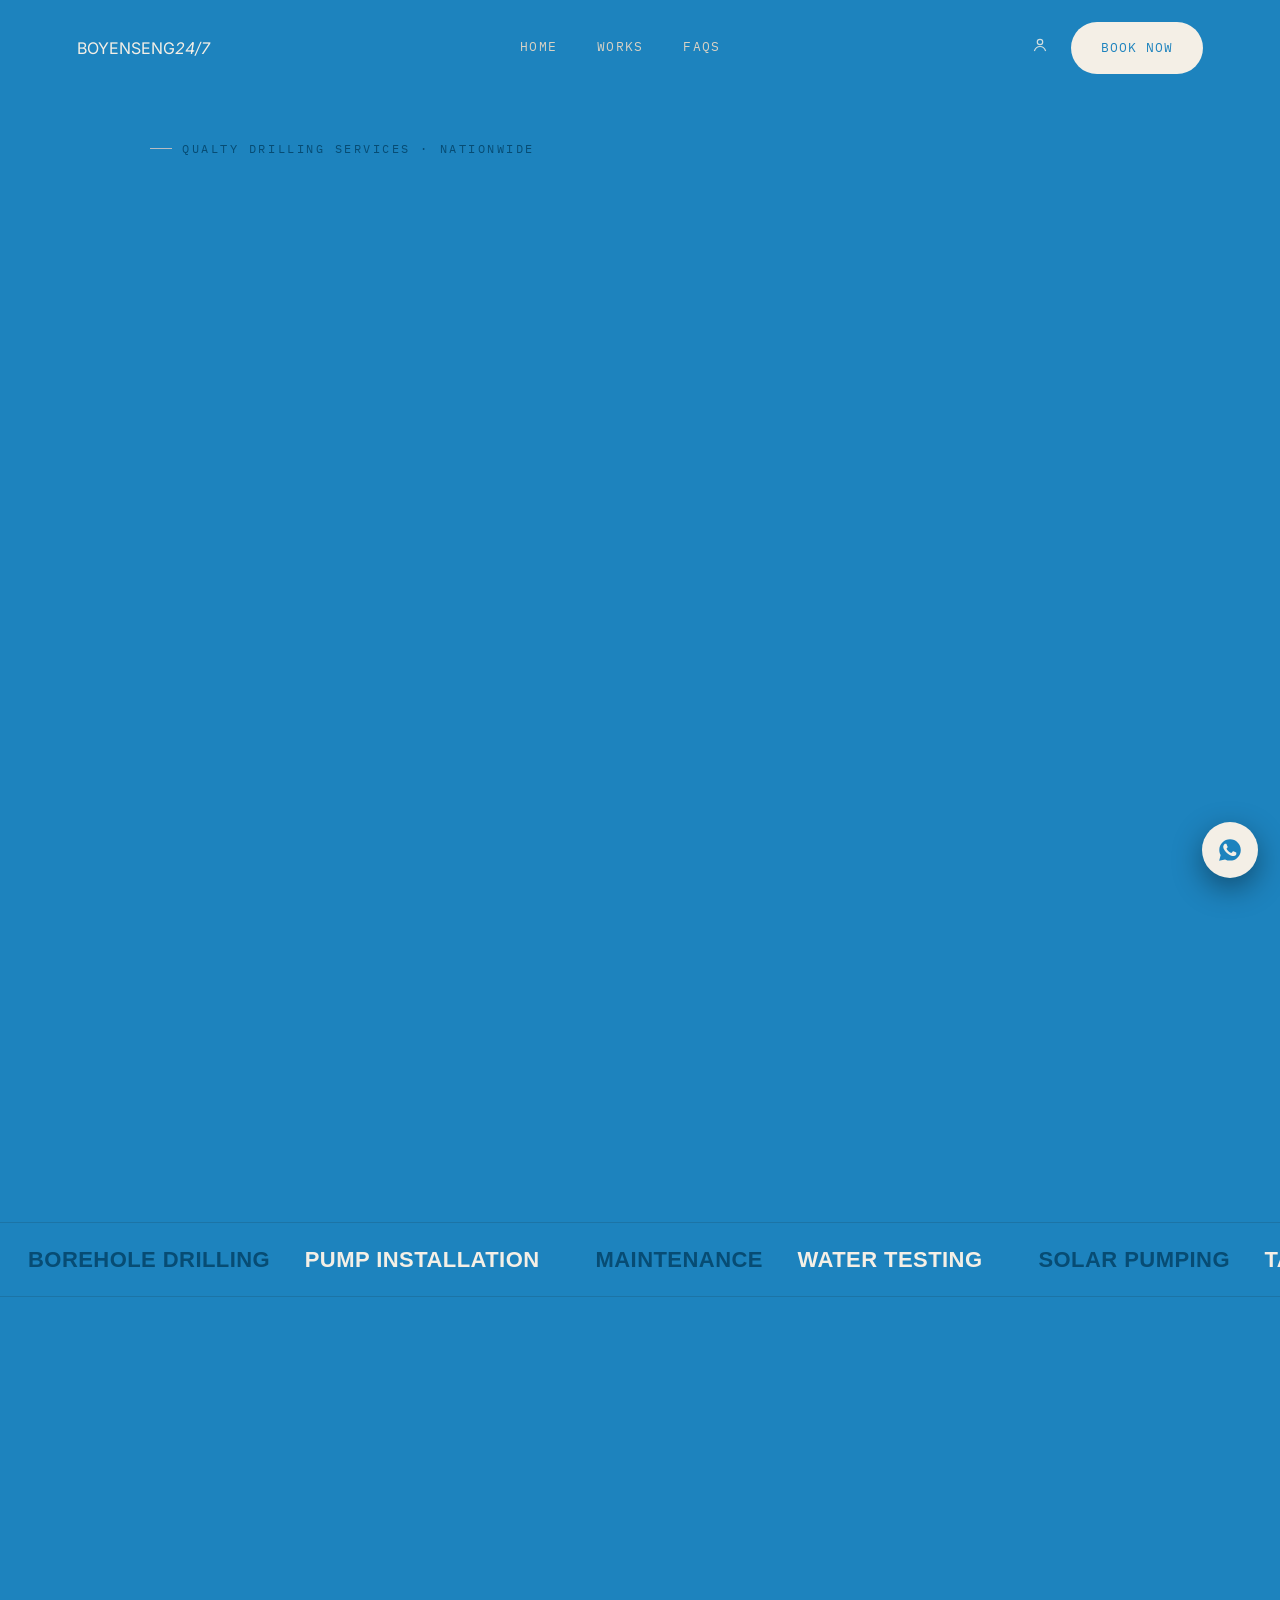
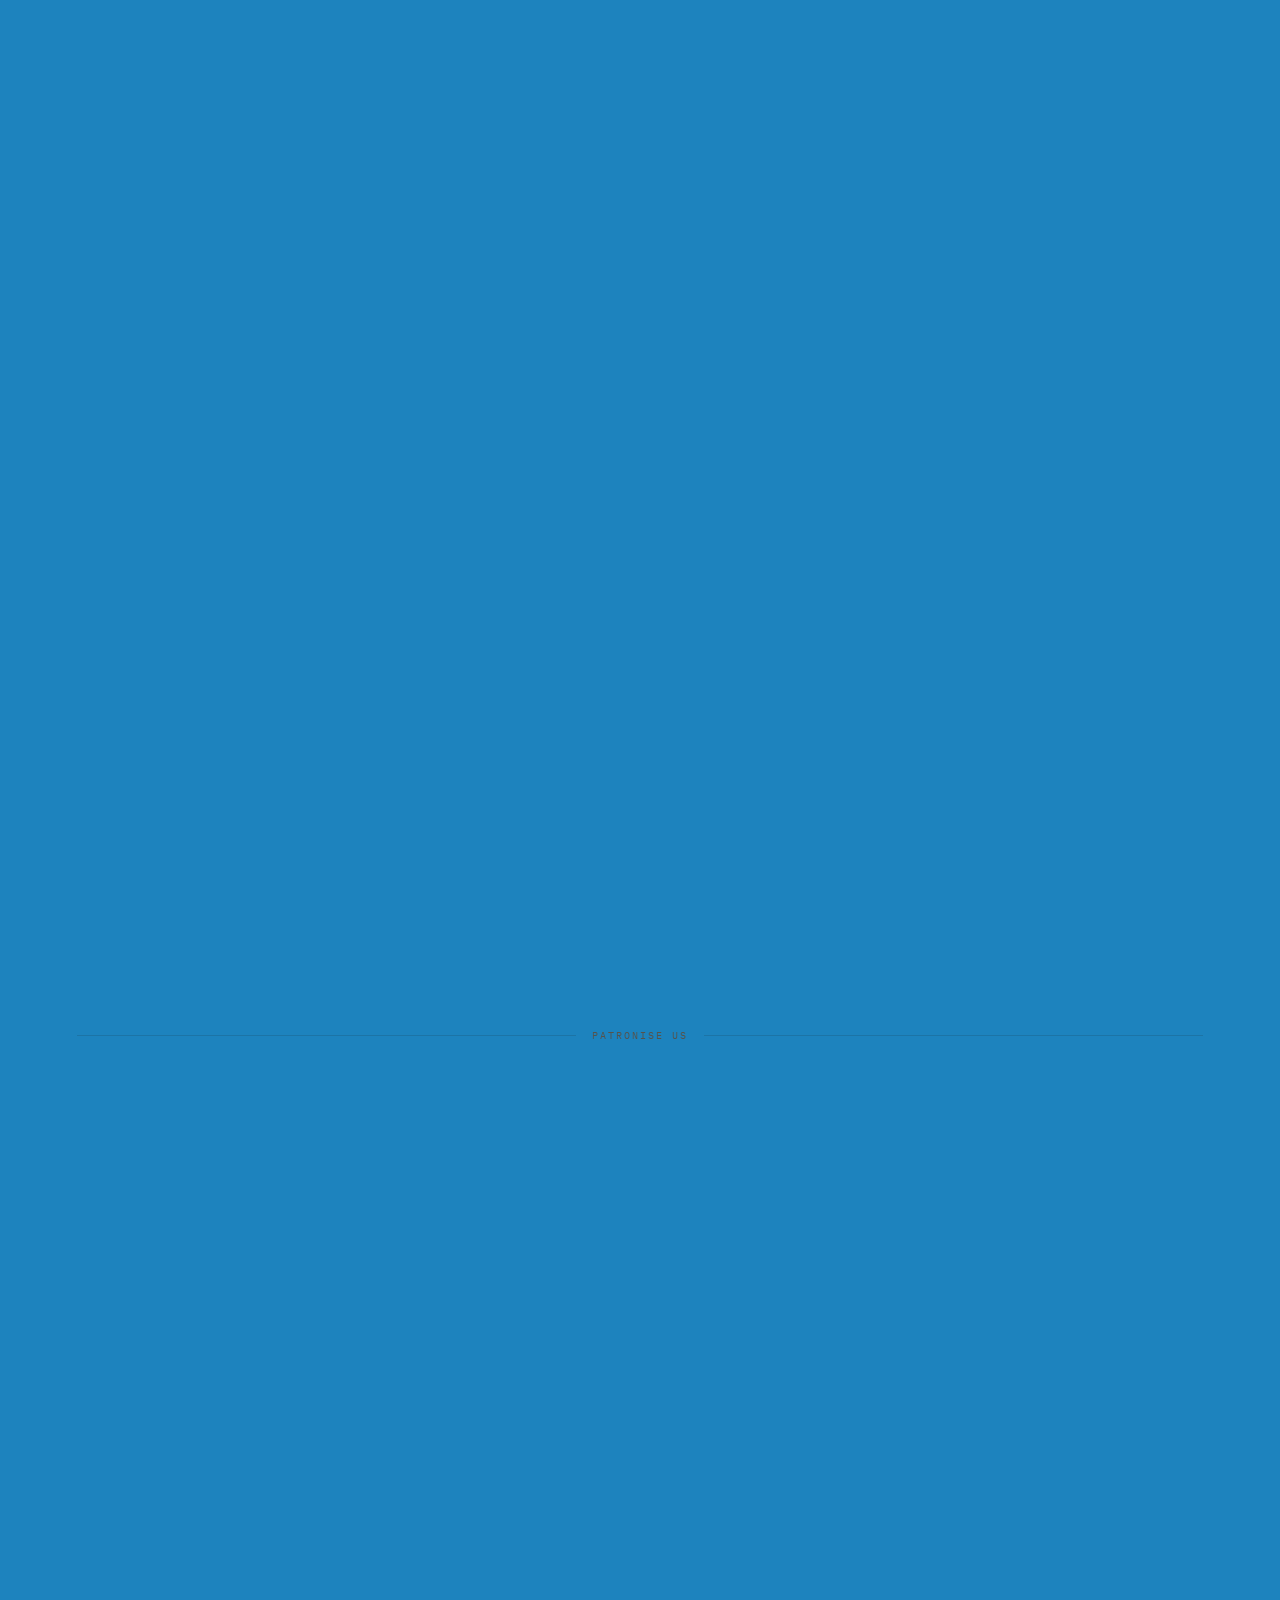
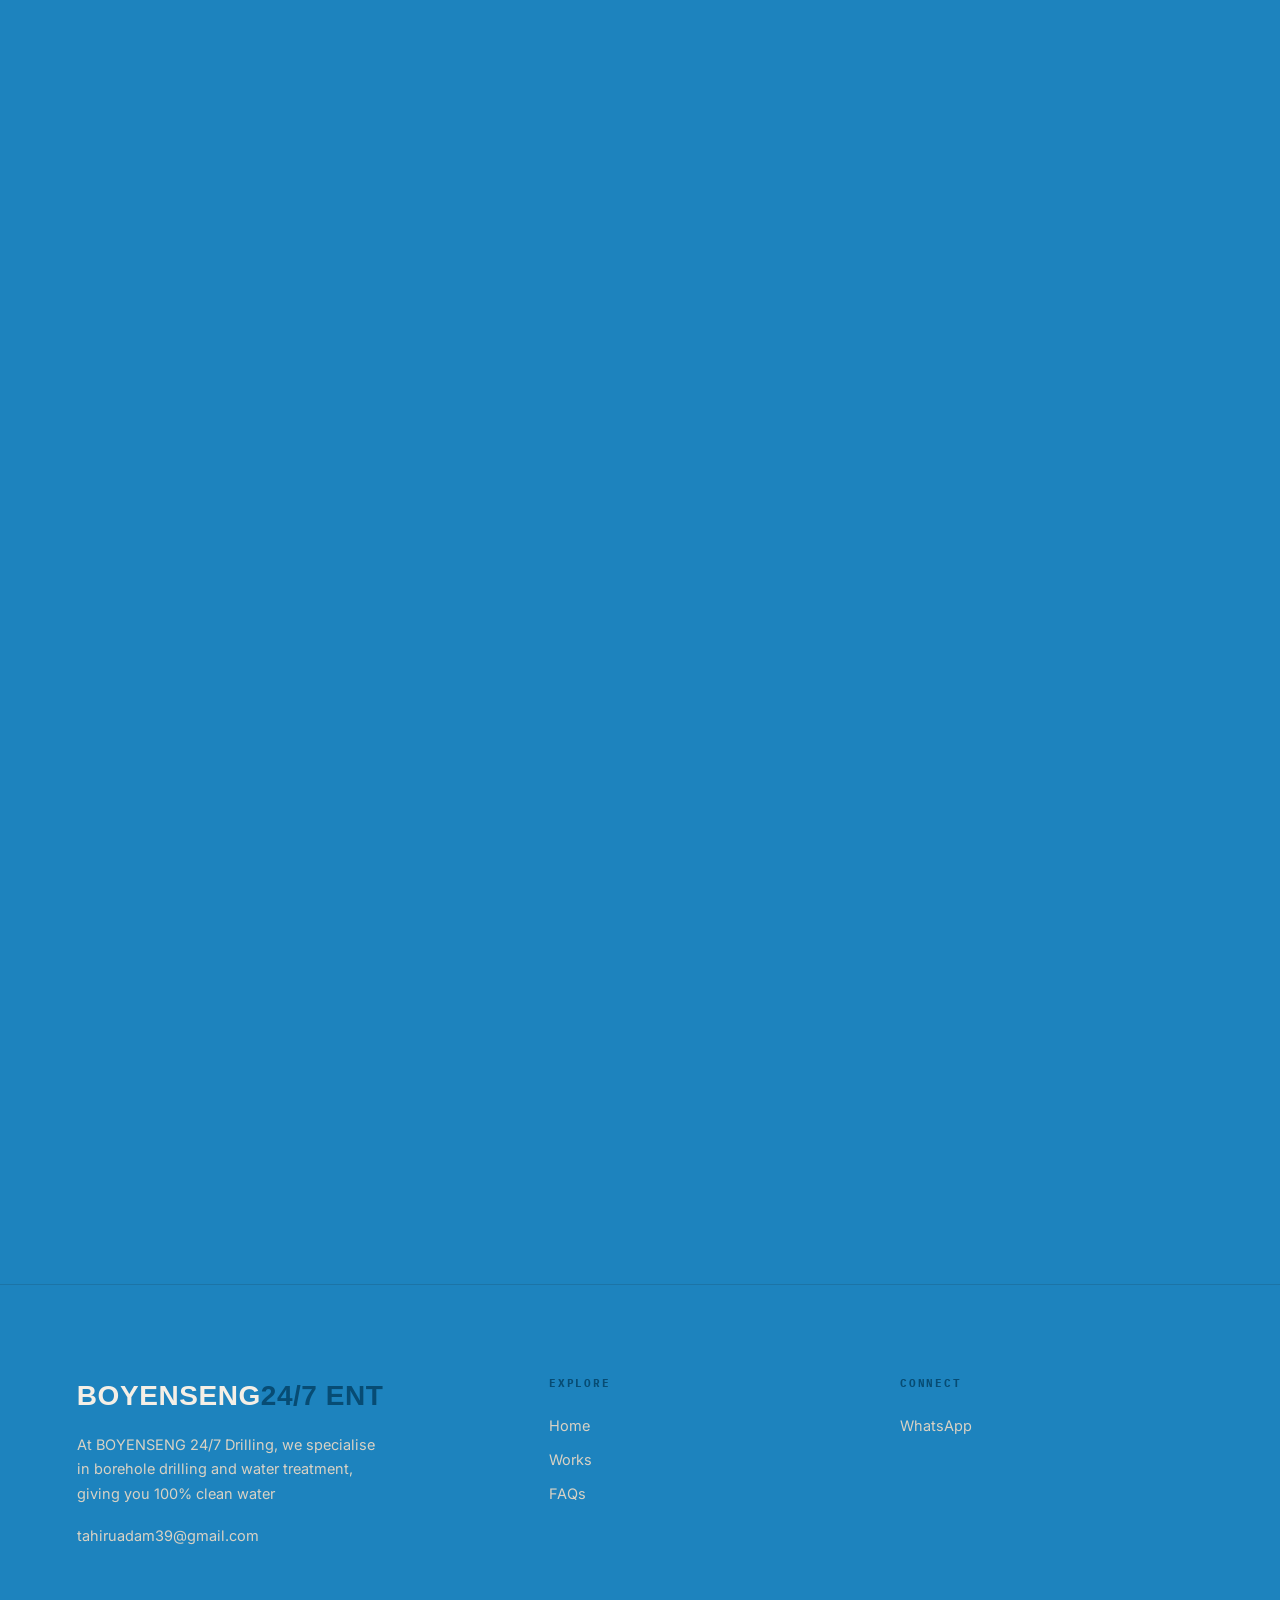
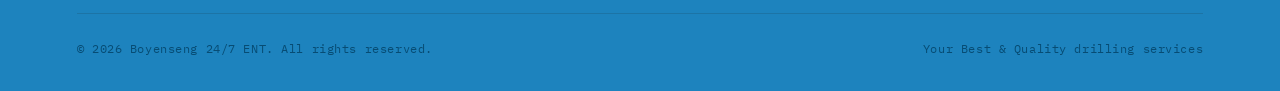
==== index.html @ 93eec55f "Update index.html" ====
<!DOCTYPE html>
<html lang="en">
<head>
<meta charset="UTF-8">
<meta name="viewport" content="width=device-width, initial-scale=1.0">
<title>BOYENSENG 24/7</title>
<meta name="description" content="Boyenka 24/7 is a Water Drilling Company. Provides Quality, affordable and dependable Services">

<link rel="preconnect" href="https://fonts.googleapis.com">
<link rel="preconnect" href="https://fonts.gstatic.com" crossorigin>
<link href="https://fonts.googleapis.com/css2?family=Archivo+Expanded:wght@700;800&family=Inter:wght@400;500;600&family=IBM+Plex+Mono:wght@400;500&display=swap" rel="stylesheet">
<link rel="icon" href="data:image/svg+xml,%3Csvg xmlns='http://www.w3.org/2000/svg' viewBox='0 0 24 24'%3E%3Crect width='24' height='24' rx='6' fill='%231d83be'/%3E%3Cpath d='M12 4c-3 5-6 8.2-6 11.4A6 6 0 0 0 12 21a6 6 0 0 0 6-5.6C18 12.2 15 9 12 4z' fill='%23f4efe6'/%3E%3C/svg%3E">
<link rel="stylesheet" href="style.css">
<script src="https://kit.fontawesome.com/82b2254816.js" crossorigin="anonymous"></script>
</head>
<body>

<!-- ==========================================================================
     SECTION 1 — NAVIGATION
     ========================================================================== -->
<header id="siteHeader">
  <div class="wrap nav-row">
    <a href="Boyenka.html" class="logoLink">BOYENSENG<em>24/7</em><i class="fa-solid fa-droplet"></i></a>

    <nav class="nav-links">
      <a href="#top">Home</a>
      <a href="#works">Works</a>
      <a href="#faqs">FAQs</a>
    </nav>

    <div class="nav-right">
       <a class="icon-btn" href="login.html" aria-label="Login">
        <svg viewBox="0 0 24 24" fill="none" stroke="currentColor" stroke-width="1.6"><circle cx="12" cy="8" r="3.6"/><path d="M4.5 20c1.4-4 4.2-6 7.5-6s6.1 2 7.5 6"/></svg>
      </a>
      <a class="btn btn-primary nav-cta" id="waHero" href="#" target="_blank" rel="noopener">Book Now</a>
      <button class="burger" id="burgerBtn" aria-label="Open menu">
        <span></span><span></span><span></span>
      </button>
    </div>
  </div>
</header>

<div class="mobile-menu" id="mobileMenu">
  <a href="#top" class="mm-link">Home</a>
  <a href="#works" class="mm-link">Works</a>
  <a href="#faqs" class="mm-link">FAQs</a>
  <div class="mm-foot">
    <span>Instagram</span>
    <span>WhatsApp</span>
  </div>
</div>

<main id="top">

<!-- ==========================================================================
     SECTION 2 — HERO
     ========================================================================== -->
<section class="hero" id="heroSection">
  <div class="drill-rings" id="heroRings">
    <svg viewBox="0 0 1400 900" preserveAspectRatio="xMidYMid slice">
      <circle class="draw" cx="1180" cy="180" r="90"/>
      <circle class="draw" cx="1180" cy="180" r="150"/>
      <circle class="draw" cx="1180" cy="180" r="210"/>
      <circle class="draw" cx="1180" cy="180" r="270"/>
      <circle class="draw" cx="1180" cy="180" r="330"/>
    </svg>
  </div>

  <div class="wrap hero-top">
    <p class="eyebrow">Qualty Drilling Services &middot; Nationwide</p>
    <h1>
      <span class="line"><span>Contact Us,</span></span>
      <span class="line"><span>Sit back for Quality Services.</span></span>
    </h1>
  </div>

  <div class="wrap hero-grid">
    <div class="hero-copy reveal">
      <p>Finding a reliable borehole contractor is a high-stakes decision. A borehole is a generational investment, not a weekly purchase. So, the most critical question for a customer isn't "Who is cheapest?" but "Who can I trust with my money?" That's where Boyenseng 24/7 comes in. We are the platform that answers that question with transparency, security, and a commitment to a relationship that lasts far beyond the last drill rotation</p>
      <a class="btn btn-primary" id="waHeroBtn" href="#" target="_blank" rel="noopener">Book Now</a>
    </div>
    <div class="hero-visual reveal-scale">
		<img src="https://res.cloudinary.com/n0urpnvw/image/upload/v1788096883/WhatsApp_Image_2026-08-25_at_2.31.32_PM_1.webp" alt="Borehole drilling equipment">																																																																																																																																																																																																																			    <span class="tag">B.01 &middot; 150m Depth</span>
    </div>
  </div>
</section>

<div class="marquee">
  <div class="marquee-track">
    <span>Borehole drilling <em>Pump installation</em></span>
    <span>Maintenance <em>Water testing</em></span>
    <span>Solar pumping <em>Tank installation</em></span>
    <span>Borehole drilling <em>Pump installation</em></span>
    <span>Maintenance <em>Water testing</em></span>
    <span>Solar pumping <em>Tank installation</em></span>
  </div>
</div>

<!-- ==========================================================================
     SECTION 3 — PORTFOLIO / WORKS
     ========================================================================== -->
<section id="works">
  <div class="wrap">
    <div class="sec-head reveal">
      <div>
        <p class="eyebrow">Custom Borehole Drilling &middot; Our Portfolio</p>
        <h2>Depth <br> We've
Reached</h2>
      </div>
      <p class="sec-note"></p>
    </div>

    <div class="works-grid">
      <div class="work-item tall reveal">
        <img src="https://res.cloudinary.com/n0urpnvw/image/upload/v1788275306/drill.jpg" alt="Borehole drilling site">
        <div class="overlay"><span class="idx">B.01 &middot; Project 1</span><span class="title">Maintenance</span></div>
      </div>
      <div class="work-item small reveal">
        <img src="https://res.cloudinary.com/n0urpnvw/image/upload/v1788275476/drill_2.jpg" alt="Water drilling equipment in stock">
        <div class="overlay"><span class="idx">B.02 &middot; Project 2</span><span class="title">Borehole</span></div>
      </div>
      <div class="work-item small reveal">
        <img src="https://res.cloudinary.com/n0urpnvw/image/upload/v1788275477/drill_3.jpg" alt="Borehole pipes ready for installation">
        <div class="overlay"><span class="idx">B.03 &middot; Project 3</span><span class="title">Drilling</span></div>
      </div>
      </div>
    </div>
</section>

<div class="wrap"><div class="divider"><span>Patronise Us</span></div></div>

<!-- ==========================================================================
     SECTION 4 — CUSTOM ORDER CTA
     ========================================================================== -->
<section>
  <div class="cta-section reveal">
    <div class="cta-inner">
      <p class="eyebrow">Start A Project</p>
      <h2>Gear Up.
        <br>Drill Smart.</h2>
      <p>Pumps, casing, solar kits and spares — everything you need for the job, in one place.</p>
      <a class="btn btn-primary" id="waCtaBtn" href="#" target="_blank" rel="noopener">Shop Now<i class="fa-solid fa-cart-shopping"></i></a>
    </div>
    <div class="collage">
      <img class="off" src="https://res.cloudinary.com/n0urpnvw/image/upload/f_auto,q_auto/WhatsApp_Image_2026-08-25_at_2.31.49_PM_1" alt="Pump fitting equipment">
      <img class="off" src="https://res.cloudinary.com/n0urpnvw/image/upload/v1788096886/WhatsApp_Image_2026-08-25_at_2.31.49_PM_4.jpg" alt="Rope for borehole installation">
      <img src="https://res.cloudinary.com/n0urpnvw/image/upload/v1788096886/WhatsApp_Image_2026-08-25_at_2.31.49_PM_3.jpg" alt="Black pump cable coil">
      <img class="off" src="https://res.cloudinary.com/n0urpnvw/image/upload/v1788096886/WhatsApp_Image_2026-08-25_at_3.30.22_PM_1.jpg">
      <img src="https://res.cloudinary.com/n0urpnvw/image/upload/v1788096884/WhatsApp_Image_2026-08-25_at_3.28.10_PM.jpg" alt="Pump cables">
      <img class="off" src="https://res.cloudinary.com/n0urpnvw/image/upload/v1788096884/WhatsApp_Image_2026-08-25_at_2.31.48_PM.jpg" alt="Pump control box">
    </div>
  </div>
</section>

<!-- ==========================================================================
     SECTION 5 — CUSTOMER REVIEWS
     ========================================================================== -->
<section id="reviews">
  <div class="wrap">
    <div class="sec-head reveal">
      <div>
        <p class="eyebrow">Word Of Mouth</p>
        <h2>Straight From
      <br>
        the Source</h2>

    <div class="reviews-grid reveal">
      <div class="review-card">
        <span class="stars">★★★★★</span>
        <p class="quote">The digital record is a lifesaver. I don't have to keep papers. The app knows my depth, my pipe size, and my pump model. When the maintenance guy arrived, he already knew exactly what tools to bring.</p>
        <div class="who">
          <span class="avatar">DK</span>
          <div class="who-text">
            <span class="name">Simon</span>
            <span class="project">Customer 1</span>
          </div>
        </div>
      </div>
      <div class="review-card">
        <span class="stars">★★★★</span>
        <p class="quote">I’ll be honest, I was scared to pay a deposit online. But knowing that the platform held the money until we hit the drilling depth milestone gave me peace of mind. The driller didn't get paid until I confirmed the casing was done correctly</p>
        <div class="who">
          <span class="avatar">MR</span>
          <div class="who-text">
            <span class="name">Sule Abakari</span>
            <span class="project">Customer 2</span>
          </div>
        </div>
      </div>
      <div class="review-card">
        <span class="stars">★★★★★</span>
        <p class="quote">The 'Verified Driller' badge actually means something here. They sent a team that matched the equipment pictures shown on the app, and they even had their IDs checked before entering my property. Professional from start to finish.</p>
        <div class="who">
          <span class="avatar">TS</span>
          <div class="who-text">
            <span class="name">Mr. Yakubu.</span>
            <span class="project">Customer 3</span>
          </div>
        </div>
      </div>
    </div>
  </div>
</section>

<!-- ==========================================================================
     SECTION 6 — FAQ
     ========================================================================== -->
<section id="faqs">
  <div class="wrap">
    <div class="sec-head reveal">
      <div>
        <p class="eyebrow">Before You Reach Out</p>
        <h2>Questions we get<br>asked all the time</h2>
      </div>
    </div>
    <div class="faq-list reveal" id="faqList">
      <div class="faq-item open">
        <button class="faq-q">
          <span class="num">B.01</span>
          <span class="q-text">What is this platform, and what does it do?</span>
          <span class="plus">+</span>
        </button>
        <div class="faq-a"><div class="faq-a-inner">BOYENSENG 24/7 is a one-stop digital marketplace for all water-related services. It connects customers with verified drilling companies, pump installers, maintenance technicians, and other water solution providers. Instead of just being a "borehole app," it offers a complete ecosystem including drilling, pump installation, solar pumping, water testing, tank installation, farm irrigation setup, spare parts, insurance, and ongoing maintenance.
</div></div>
      </div>
      <div class="faq-item">
        <button class="faq-q">
          <span class="num">B.02</span>
          <span class="q-text">Why should I use this platform instead of finding a driller directly?</span>
          <span class="plus">+</span>
        </button>
        <div class="faq-a"><div class="faq-a-inner">
The biggest risk with borehole drilling is trust. Most people drill only once in their lifetime, so the key question is not "who is cheapest?" but "who can I trust with my money?" This platform solves that by:
<ol>
<li>Showing you only verified contractors with proven track records.</li>
<li>Providing transparent profiles with experience, success rates, customer reviews, photos, and videos.</li>
<li>Holding your payment securely and releasing it in stages only when agreed milestones are completed.</li>
<li>Protecting you if a driller damages your property, fails to find water, or disappears.</li>
</ol>
</div></div>
      </div>
      <div class="faq-item">
        <button class="faq-q">
          <span class="num">B.03</span>
          <span class="q-text">How are drillers and contractors verified?</span>
          <span class="plus">+</span>
        </button>
        <div class="faq-a"><div class="faq-a-inner">
<b>Contractors cannot simply register without approval. Every contractor must submit:</b><br>

<br><b>Business registration documents</b>
<ol>
<li>National ID</li>
<li>Photos of their equipment</li>
<li>Records of previous completed projects</li>
<li>Professional references</li>
</ol>
 Once verified, they receive a trust badge such as:
<br>

<br><b>Verified Driller</b>
<ol>
<li>Premium Partner ★★★</li>
<li>Elite Contractor ★★★★</li>
</ol>
  

<br> This ensures only reliable, qualified professionals appear on the platform.</div></div>
      </div>
      <div class="faq-item">
        <button class="faq-q">
          <span class="num">B.04</span>
          <span class="q-text">How does the platform make money?</span>
          <span class="plus">+</span>
        </button>
        <div class="faq-a"><div class="faq-a-inner">The platform charges a 10% commission on the total amount of every material purchased or every contractor job completed through the marketplace. This means the platform earns revenue only when a successful transaction occurs, aligning its interests with both customers and contractors.</div></div>
      </div>
    </div>
  </div>
</section>

<!-- ==========================================================================
     SECTION 7 — PARTNERS
     ========================================================================== -->
<section>
  <div class="wrap">
    <p class="eyebrow reveal">Our Partners</p>
    <div class="partners-row reveal">
      <span class="partner">NO OFFICIAL PARTNER YET</span>
    </div>

</section>

</main>

<!-- ==========================================================================
     SECTION 8 — FOOTER
     ========================================================================== -->
<footer>
  <div class="wrap">
    <div class="foot-top">
      <div class="foot-brand">
        <a href="#top" class="logo">BOYENSENG<em>24/7 ENT</em></a>
        <p>At BOYENSENG 24/7 Drilling, we specialise in borehole drilling and water treatment, giving you 100% clean water</p>
        <p style="margin-top:18px;"><a href="mailto:adams@gmail.com" style="padding:0; display:inline;">tahiruadam39@gmail.com</a></p>
      </div>
      <div class="foot-col">
        <h4>Explore</h4>
        <a href="#top">Home</a>
        <a href="#works">Works</a>
        <a href="#faqs">FAQs</a>
      </div>
      <div class="foot-col">
        <h4>Connect</h4>
        <a id="waFooterLink" href="#" target="_blank" rel="noopener">WhatsApp</a>
      </div>
    </div>
    <div class="foot-bottom">
      <span>&copy; 2026 Boyenseng 24/7 ENT. All rights reserved.</span>
      <span>Your Best &amp; Quality drilling services</span>
    </div>
  </div>
</footer>

<!-- ==========================================================================
     SECTION 9 — FLOATING WHATSAPP BUTTON
     ========================================================================== -->
<a class="wa-float" id="waFloat" href="#" target="_blank" rel="noopener" aria-label="Message us on WhatsApp">
  <svg viewBox="0 0 24 24" fill="currentColor"><path d="M12.04 2C6.58 2 2.13 6.45 2.13 11.91c0 1.75.46 3.39 1.26 4.81L2 22l5.42-1.34a9.9 9.9 0 0 0 4.62 1.14h.01c5.46 0 9.9-4.45 9.9-9.9C21.95 6.45 17.5 2 12.04 2zm5.78 14.13c-.25.7-1.24 1.28-2.03 1.45-.54.11-1.25.2-3.63-.78-3.05-1.26-5.02-4.36-5.17-4.56-.15-.2-1.23-1.64-1.23-3.13s.77-2.22 1.05-2.53c.27-.3.6-.37.8-.37h.57c.18 0 .43-.07.67.51.25.6.85 2.08.92 2.23.07.15.12.32.02.52-.1.2-.15.32-.3.5-.15.17-.31.39-.45.52-.15.15-.3.31-.13.61.17.3.76 1.26 1.64 2.04 1.13 1 2.08 1.32 2.38 1.47.3.15.48.13.65-.08.18-.2.75-.87.95-1.17.2-.3.4-.25.67-.15.28.1 1.76.83 2.06.98.3.15.5.22.57.35.08.13.08.72-.17 1.4z"/></svg>
</a>

<script src="script.js"></script>
</body>
</html>
---- style.css ----
/* 00 — DESIGN TOKENS
   Palette: ink black / warm off-white / ash gray / silver line accent.
   Product photography supplies the color; the UI stays quiet on purpose.
   ==========================================================================
    */
:root{
  --ink:        #1d83be;
  --ink-2:      #187099;
  --paper:      #f4efe6;
  --paper-dim:  #d9d2c4;
  --ash:        #074c74;
  --ash-dim:    #55534d;
  --silver:     #b8bcc2;
  --line:       rgba(27, 27, 26, 0.14);
  --line-strong:rgba(244,239,230,0.28);

  --display: 'Archivo Expanded', sans-serif;
  --body:    'Inter', sans-serif;
  --mono:    'IBM Plex Mono', monospace;

  --ease: cubic-bezier(.16,.84,.44,1);
  --wa-number: 233554980657;
}

*{ box-sizing:border-box; margin:0; padding:0; }
html{ scroll-behavior:smooth; }
@media (prefers-reduced-motion: reduce){
  html{ scroll-behavior:auto; }
  *{ animation-duration:0.001ms !important; animation-iteration-count:1 !important; transition-duration:0.001ms !important; }
}

body{
  background:var(--ink);
  color:var(--paper);
  font-family:var(--body);
  font-weight:400;
  line-height:1.5;
  -webkit-font-smoothing:antialiased;
  overflow-x:hidden;
}

img{ display:block; max-width:100%; }
a{ color:inherit; text-decoration:none; }
button{ font:inherit; color:inherit; background:none; border:none; cursor:pointer; }
ul{ list-style:none; }

.wrap{ max-width:1400px; margin:0 auto; padding:0 6vw; }
@media (max-width:640px){ .wrap{ padding:0 24px; } }

.eyebrow{
  font-family:var(--mono);
  font-size:11.5px;
  letter-spacing:.22em;
  text-transform:uppercase;
  color:var(--ash);
  display:flex; align-items:center; gap:10px;
}
.eyebrow::before{
  content:''; width:22px; height:1px; background:var(--silver); display:inline-block;
}

h1,h2,h3{
  font-family:var(--display);
  font-weight:800;
  letter-spacing:-0.02em;
  line-height:0.96;
  text-transform:uppercase;
}

.btn{
  font-family:var(--mono);
  font-size:13px;
  letter-spacing:.08em;
  text-transform:uppercase;
  padding:16px 30px;
  border-radius:999px;
  display:inline-flex;
  align-items:center;
  gap:10px;
  transition:transform .45s var(--ease), background .3s ease, color .3s ease;
}
.btn-primary{
  background:var(--paper);
  color:var(--ink);
}
.btn-primary:hover{ transform:translateY(-2px); background:#fff; }
.btn-ghost{
  border:1px solid var(--line-strong);
  color:var(--paper);
}
.btn-ghost:hover{ background:rgba(244,239,230,0.06); transform:translateY(-2px); }

/* reveal-on-scroll utility */
.reveal{ opacity:0; transform:translateY(28px); transition:opacity .9s var(--ease), transform .9s var(--ease); }
.reveal.in{ opacity:1; transform:translateY(0); }
.reveal-scale{ opacity:0; transform:scale(1.04); transition:opacity 1.1s var(--ease), transform 1.1s var(--ease); }
.reveal-scale.in{ opacity:1; transform:scale(1); }

/* ==========================================================================
   01 — SIGNATURE MOTIF: DRILL RINGS
   A recurring contour-ring device representing borehole depth strata.
   Used in the hero, as section dividers, and as the FAQ/portfolio index.
   ========================================================================== */
.drill-rings{ position:absolute; inset:0; pointer-events:none; z-index:0; overflow:hidden; }
.drill-rings svg{ width:100%; height:100%; }
.drill-rings circle{
  fill:none; stroke:var(--line); stroke-width:1;
}
.drill-rings .draw{
  stroke-dasharray:1400;
  stroke-dashoffset:1400;
  transition:stroke-dashoffset 2.4s var(--ease);
}
.drill-rings.in .draw{ stroke-dashoffset:0; }

.divider{
  height:64px;
  position:relative;
  display:flex; align-items:center; justify-content:center;
  color:var(--ash-dim);
}
.divider::before,.divider::after{
  content:''; flex:1; height:1px; background:var(--line);
}
.divider span{
  font-family:var(--mono); font-size:10px; letter-spacing:.2em; padding:0 16px; text-transform:uppercase;
}

/* ==========================================================================
   02 — NAVIGATION
   ========================================================================== */
header{
  position:fixed; top:0; left:0; right:0; z-index:100;
  padding:22px 0;
  transition:padding .4s var(--ease), background .4s ease, border-color .4s ease;
  border-bottom:1px solid transparent;
}
header.scrolled{
  padding:14px 0;
  background:rgba(12,12,13,0.86);
  backdrop-filter:blur(14px);
  border-bottom:1px solid var(--line);
}
.nav-row{ display:flex; align-items:center; justify-content:space-between; }
.logo{
  font-family:var(--display); font-weight:800; font-size:19px; letter-spacing:.02em;
}
.logo em{ font-style:normal; color:var(--ash); }
.nav-links{ display:flex; gap:40px; align-items:center; }
.nav-links a{
  font-family:var(--mono); font-size:12.5px; letter-spacing:.1em; text-transform:uppercase;
  color:var(--paper-dim); position:relative; padding-bottom:3px;
}
.nav-links a::after{
  content:''; position:absolute; left:0; bottom:0; width:0; height:1px; background:var(--paper);
  transition:width .35s var(--ease);
}
.nav-links a:hover::after{ width:100%; }
.nav-right{ display:flex; align-items:center; gap:22px; }
.icon-btn svg{ width:18px; height:18px; opacity:.85; transition:opacity .3s ease, transform .3s ease; }
.icon-btn:hover svg{ opacity:1; transform:translateY(-1px); }
.nav-cta{ display:inline-flex; }

.burger{ display:none; flex-direction:column; gap:5px; width:26px; }
.burger span{ height:1.5px; width:100%; background:var(--paper); transition:transform .3s ease, opacity .3s ease; }
.mobile-menu{
  position:fixed; inset:0; background:var(--ink); z-index:99;
  display:flex; flex-direction:column; justify-content:center; gap:28px; padding:0 32px;
  transform:translateY(-100%); transition:transform .5s var(--ease);
}
.mobile-menu.open{ transform:translateY(0); }
.mobile-menu a{
  font-family:var(--display); font-weight:800; font-size:38px; text-transform:uppercase;
}
.mobile-menu .mm-foot{
  position:absolute; bottom:40px; left:32px; right:32px;
  display:flex; justify-content:space-between; align-items:center;
  font-family:var(--mono); font-size:12px; color:var(--ash); letter-spacing:.1em;
}

@media (max-width:900px){
  .nav-links{ display:none; }
  .burger{ display:flex; }
  .nav-cta{ display:none; }
}

/* ==========================================================================
   03 — HERO
   ========================================================================== */
.hero{
  position:relative;
  min-height:100vh;
  display:flex; flex-direction:column; justify-content:center;
  padding-top:140px; padding-bottom:70px;
  overflow:hidden;
}
.hero-top{ position:relative; z-index:2; }
.hero h1{
  font-size:clamp(46px, 8.6vw, 128px);
  margin-top:22px;
  max-width:16ch;
}
.hero h1 .line{ display:block; overflow:hidden; }
.hero h1 .line span{ display:block; transform:translateY(110%); transition:transform 1.1s var(--ease); }
.hero.in h1 .line span{ transform:translateY(0); }
.hero h1 .line:nth-child(2) span{ transition-delay:.1s; }

.hero-grid{
  position:relative; z-index:2;
  display:grid; grid-template-columns:1.05fr .95fr;
  gap:64px; align-items:end; margin-top:52px;
}
.hero-copy p{
  font-size:16px; color:var(--paper-dim); max-width:44ch; line-height:1.75;
}
.hero-copy .btn-primary{ margin-top:32px; }
.hero-visual{ position:relative; border-radius:28px; overflow:hidden; aspect-ratio:4/5; }
.hero-visual img{ width:100%; height:100%; object-fit:cover; filter:grayscale(.15) contrast(1.05); transform:scale(1.08); transition:transform 1.4s var(--ease); }
.hero.in .hero-visual img{ transform:scale(1); }
.hero-visual .tag{
  position:absolute; left:18px; bottom:18px;
  font-family:var(--mono); font-size:11px; letter-spacing:.1em; text-transform:uppercase;
  background:rgba(12,12,13,0.55); backdrop-filter:blur(6px);
  padding:9px 14px; border-radius:999px; border:1px solid var(--line-strong);
}

@media (max-width:900px){
  .hero-grid{ grid-template-columns:1fr; }
  .hero-visual{ aspect-ratio:4/3; }
}

/* ==========================================================================
   04 — MARQUEE STRIP
   ========================================================================== */
.marquee{
  border-top:1px solid var(--line); border-bottom:1px solid var(--line);
  padding:20px 0; overflow:hidden; white-space:nowrap; position:relative; z-index:2;
}
.marquee-track{ display:inline-flex; gap:0; animation:scroll-x 32s linear infinite; }
.marquee-track span{
  font-family:var(--display); font-weight:800; font-size:22px; text-transform:uppercase;
  padding:0 28px; color:var(--ash); letter-spacing:.02em;
}
.marquee-track span em{ font-style:normal; color:var(--paper); padding-left:28px; }
@keyframes scroll-x{ from{ transform:translateX(0);} to{ transform:translateX(-50%);} }

/* ==========================================================================
   05 — SECTION HEADERS (shared)
   ========================================================================== */
section{ position:relative; padding:130px 0; }
@media (max-width:640px){ section{ padding:88px 0; } }
.sec-head{ display:flex; justify-content:space-between; align-items:flex-end; gap:40px; margin-bottom:64px; flex-wrap:wrap; }
.sec-head h2{ font-size:clamp(34px, 5vw, 62px); max-width:14ch; margin-top:16px; }
.sec-head .sec-note{ max-width:34ch; color:var(--paper-dim); font-size:15px; line-height:1.7; padding-bottom:6px; }

/* ==========================================================================
   06 — PORTFOLIO / WORKS (masonry)
   ========================================================================== */
.works-grid{
  display:grid;
  grid-template-columns:repeat(6, 1fr);
  grid-auto-rows:14vw;
  gap:18px;
}
.work-item{
  position:relative; border-radius:18px; overflow:hidden; cursor:pointer;
  grid-column:span 3; grid-row:span 2;
}
.work-item.tall{ grid-row:span 3; }
.work-item.wide{ grid-column:span 6; grid-row:span 2; }
.work-item.small{ grid-column:span 2; grid-row:span 2; }
.work-item img{
  width:100%; height:100%; object-fit:cover;
  filter:grayscale(.2) contrast(1.05);
  transition:transform 1.1s var(--ease), filter .6s ease;
}
.work-item:hover img{ transform:scale(1.07); filter:grayscale(0) contrast(1.05); }
.work-item .overlay{
  position:absolute; inset:0;
  background:linear-gradient(180deg, transparent 40%, rgba(8,8,9,0.86) 100%);
  display:flex; flex-direction:column; justify-content:flex-end; padding:20px;
  opacity:0; transition:opacity .4s ease;
}
.work-item:hover .overlay{ opacity:1; }
.work-item .idx{ font-family:var(--mono); font-size:11px; color:var(--ash); letter-spacing:.1em; margin-bottom:6px; }
.work-item .title{ font-family:var(--display); font-weight:800; font-size:19px; text-transform:uppercase; }

@media (max-width:900px){
  .works-grid{ grid-template-columns:repeat(2,1fr); grid-auto-rows:52vw; }
  .work-item, .work-item.tall, .work-item.wide, .work-item.small{ grid-column:span 2; grid-row:span 1; }
  .work-item .overlay{ opacity:1; background:linear-gradient(180deg, transparent 55%, rgba(8,8,9,0.88) 100%); }
}

/* ==========================================================================
   07 — CUSTOM ORDER CTA (collage)
   ========================================================================== */
.cta-section{ background:var(--paper); color:var(--ink); border-radius:32px; margin:0 6vw; overflow:hidden; position:relative; }
@media (max-width:640px){ .cta-section{ margin:0 20px; } }
.cta-inner{ padding:110px 6vw; text-align:center; position:relative; z-index:2; }
@media (max-width:640px){ .cta-inner{ padding:70px 24px; } }
.cta-inner .eyebrow{ justify-content:center; color:var(--ash-dim); }
.cta-inner .eyebrow::before{ background:var(--ash-dim); }
.cta-inner h2{ color:var(--ink); font-size:clamp(36px,6.4vw,84px); margin:22px auto 20px; max-width:16ch; }
.cta-inner p{ max-width:52ch; margin:0 auto; color:var(--ash-dim); font-size:16px; line-height:1.75; }
.cta-inner .btn-primary{ background:var(--ink); color:var(--paper); margin-top:36px; }
.cta-inner .btn-primary:hover{ background:#000; }

.collage{ display:grid; grid-template-columns:repeat(6,1fr); gap:14px; padding:0 6vw 100px; position:relative; z-index:2; }
@media (max-width:640px){ .collage{ grid-template-columns:repeat(3,1fr); padding:0 24px 60px; } }
.collage img{ width:100%; height:100%; aspect-ratio:1/1.15; object-fit:cover; border-radius:14px;}
.collage .off{ margin-top:34px; }
@media (max-width:640px){ .collage .off{ margin-top:0; } }



/* ==========================================================================
   09 — FAQ
   ========================================================================== */
.faq-list{ border-top:1px solid var(--line); max-width:920px; }
.faq-item{ border-bottom:1px solid var(--line); }
.faq-q{
  width:100%; display:flex; align-items:center; gap:24px; padding:30px 0;
  text-align:left; justify-content:space-between;
}
.faq-q .num{ font-family:var(--mono); font-size:12px; color:var(--ash); min-width:78px; }
.faq-q .q-text{ font-family:var(--display); font-weight:700; font-size:clamp(18px,2.4vw,25px); text-transform:none; letter-spacing:-0.01em; flex:1; }
.faq-q .plus{ font-family:var(--mono); font-size:20px; color:var(--ash); transition:transform .4s var(--ease); flex-shrink:0; }
.faq-item.open .plus{ transform:rotate(135deg); }
.faq-a{ max-height:0; overflow:hidden; transition:max-height .5s var(--ease); }
.faq-a-inner{ padding:0 0 30px 102px; max-width:60ch; color:var(--paper-dim); font-size:15.5px; line-height:1.75; }
@media (max-width:640px){ .faq-a-inner{ padding-left:0; } .faq-q .num{ min-width:44px; } }

/* ==========================================================================
   10 — PARTNERS
   ========================================================================== */
.partners-row{
  display:flex; flex-wrap:wrap; align-items:center; justify-content:space-between;
  gap:40px; padding-top:20px;
}
.partner{
  font-family:var(--display); font-weight:800; font-size:20px; letter-spacing:.02em;
  color:var(--ash-dim); text-transform:uppercase; opacity:.7; transition:opacity .3s ease, color .3s ease;
}
.partner:hover{ opacity:1; color:var(--paper); }

/* ==========================================================================
   11 — FOOTER
   ========================================================================== */
footer{ border-top:1px solid var(--line); padding:90px 0 34px; }
.foot-top{ display:grid; grid-template-columns:1.4fr 1fr 1fr; gap:48px; padding-bottom:64px; }
@media (max-width:760px){ .foot-top{ grid-template-columns:1fr; gap:40px; } }
.foot-brand .logo{ font-size:28px; }
.foot-brand p{ color:var(--paper-dim); margin-top:16px; max-width:34ch; font-size:14.5px; line-height:1.7; }
.foot-col h4{ font-family:var(--mono); font-size:11px; letter-spacing:.16em; text-transform:uppercase; color:var(--ash); margin-bottom:18px; }
.foot-col a{ display:block; font-size:14.5px; color:var(--paper-dim); padding:6px 0; transition:color .3s ease; }
.foot-col a:hover{ color:var(--paper); }
.foot-bottom{
  border-top:1px solid var(--line); padding-top:26px;
  display:flex; justify-content:space-between; align-items:center; flex-wrap:wrap; gap:14px;
  font-family:var(--mono); font-size:11.5px; color:var(--ash); letter-spacing:.05em;
}

/* ==========================================================================
   12 — FLOATING WHATSAPP
   ========================================================================== */
.wa-float{
  position:fixed; right:22px; bottom:22px; z-index:90;
  width:56px; height:56px; border-radius:50%;
  background:var(--paper); color:var(--ink);
  display:flex; align-items:center; justify-content:center;
  box-shadow:0 10px 30px rgba(0,0,0,0.4);
  transition:transform .35s var(--ease);
}
.wa-float:hover{ transform:scale(1.08); }
.wa-float svg{ width:26px; height:26px; }
.card {
  display: flex;
  flex-direction: column;
  margin-left: 49px;
  justify-content: space-between;
  background-color: white;
  padding: 20px;
  max-width: 320px;
  border-radius: 30px;
}

.stars {
  display: flex;
  grid-gap: 0.125rem;
  gap: 0.125rem;
  color: rgb(238, 203, 8);
}

.star {
  height: 1.25rem;
  width: 1.25rem;
}

.infos {
  margin-top: 1rem;
}

.date-time {
  color: rgb(12, 123, 197);
  font-size: 12px;
  font-weight: 600;
}

.description {
  margin-top: 0.4rem;
  line-height: 1.625;
  color: rgb(27, 32, 34);
}

.author {
  margin-top: 1.3rem;
  font-size: 0.875rem;
  line-height: 1.25rem;
  color: rgba(107, 114, 128, 1);
}
/* ==========================================================================
   09 — CUSTOMER REVIEWS
   ========================================================================== */
.reviews-grid{
  display:grid; grid-template-columns:repeat(3,1fr); gap:1px;
  background:var(--line); border:1px solid var(--line); border-radius:20px; overflow:hidden;
}
.review-card{
  background:var(--ink); padding:40px 34px; display:flex; flex-direction:column; gap:24px;
}
.review-card .stars{ font-family:var(--mono); font-size:13px; letter-spacing:.14em; color:var(--paper); }
.review-card .quote{
  font-family:var(--display); font-weight:700; font-size:19px; line-height:1.42;
  letter-spacing:-0.01em; text-transform:none; color:var(--paper);
}
.review-card .who{ display:flex; align-items:center; gap:14px; margin-top:auto; }
.review-card .avatar{
  width:40px; height:40px; border-radius:50%; flex-shrink:0;
  background:var(--paper); color:var(--ink);
  display:flex; align-items:center; justify-content:center;
  font-family:var(--mono); font-size:12px; font-weight:500;
}
.review-card .who-text{ display:flex; flex-direction:column; }
.review-card .name{ font-family:var(--body); font-size:14px; font-weight:600; color:var(--paper); }
.review-card .project{ font-family:var(--mono); font-size:11px; letter-spacing:.08em; text-transform:uppercase; color:var(--ash); margin-top:2px; }

@media (max-width:900px){
  .reviews-grid{ grid-template-columns:1fr; }
}
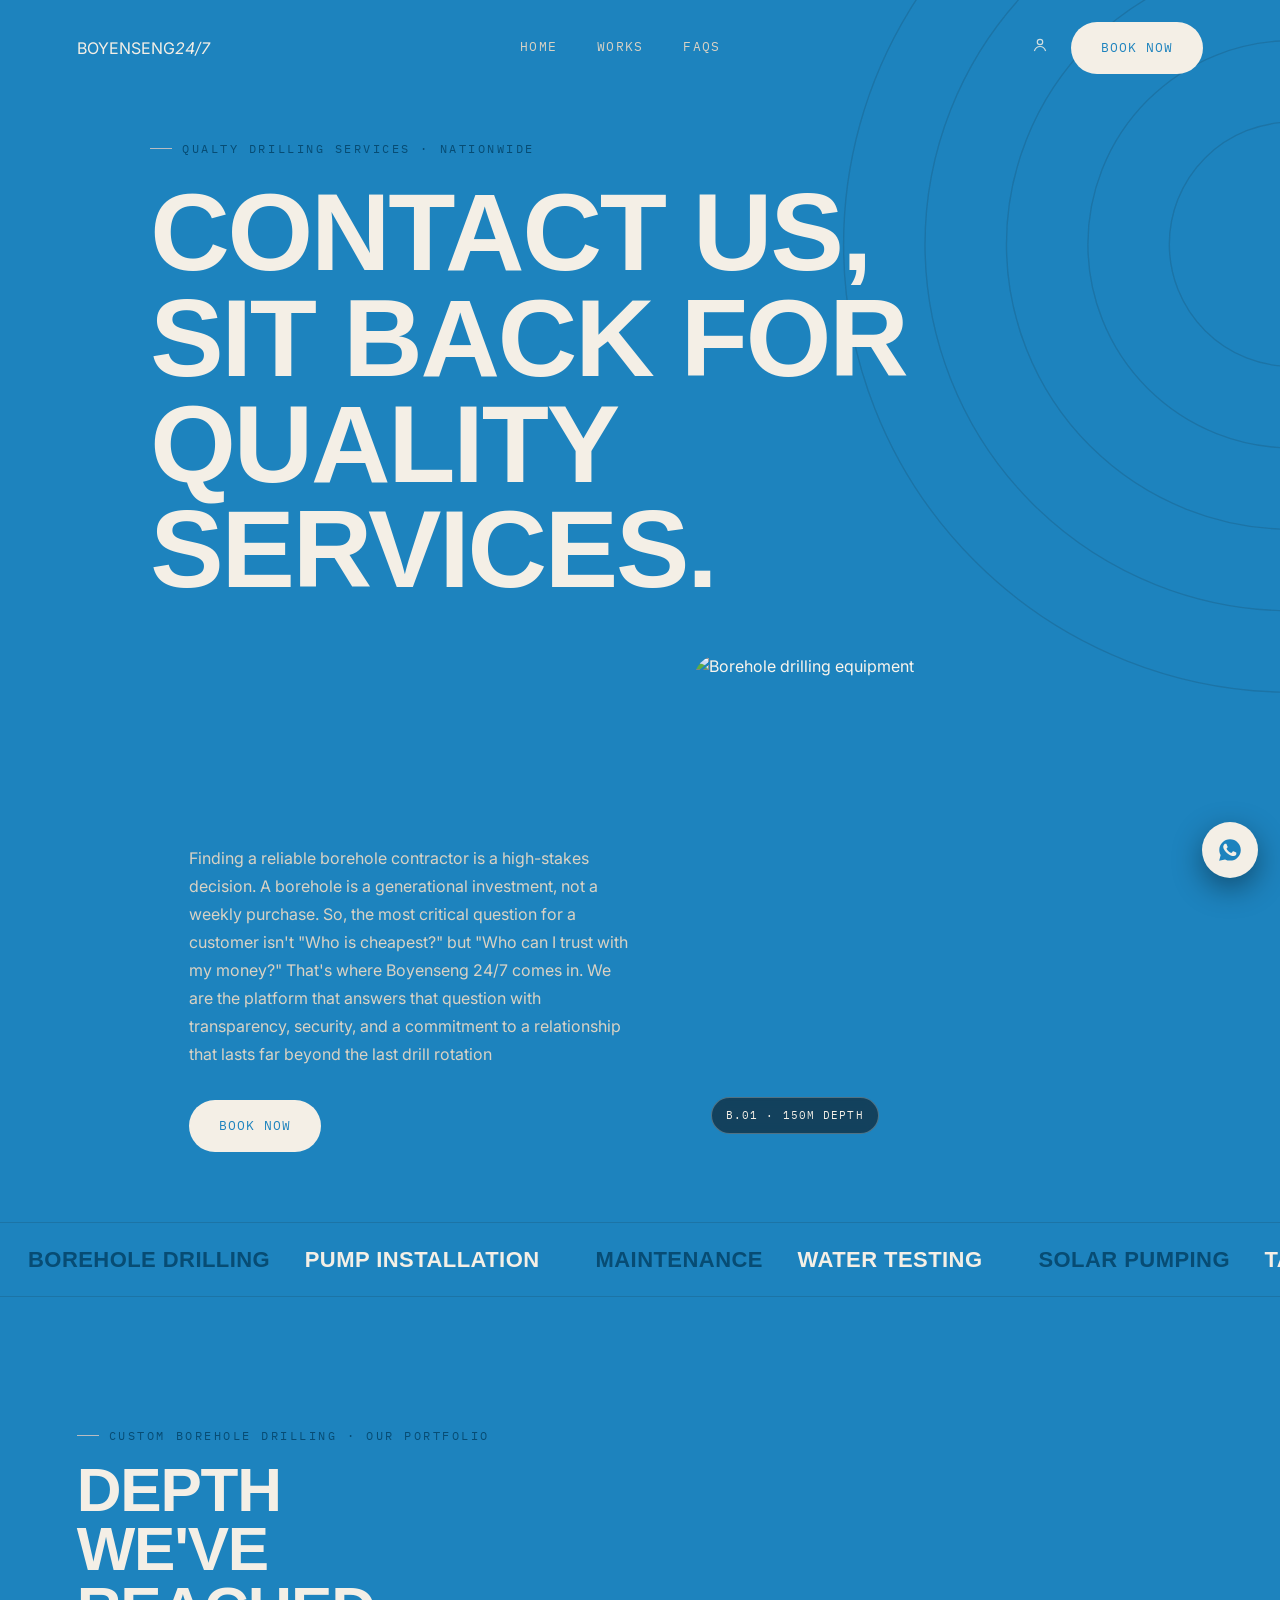
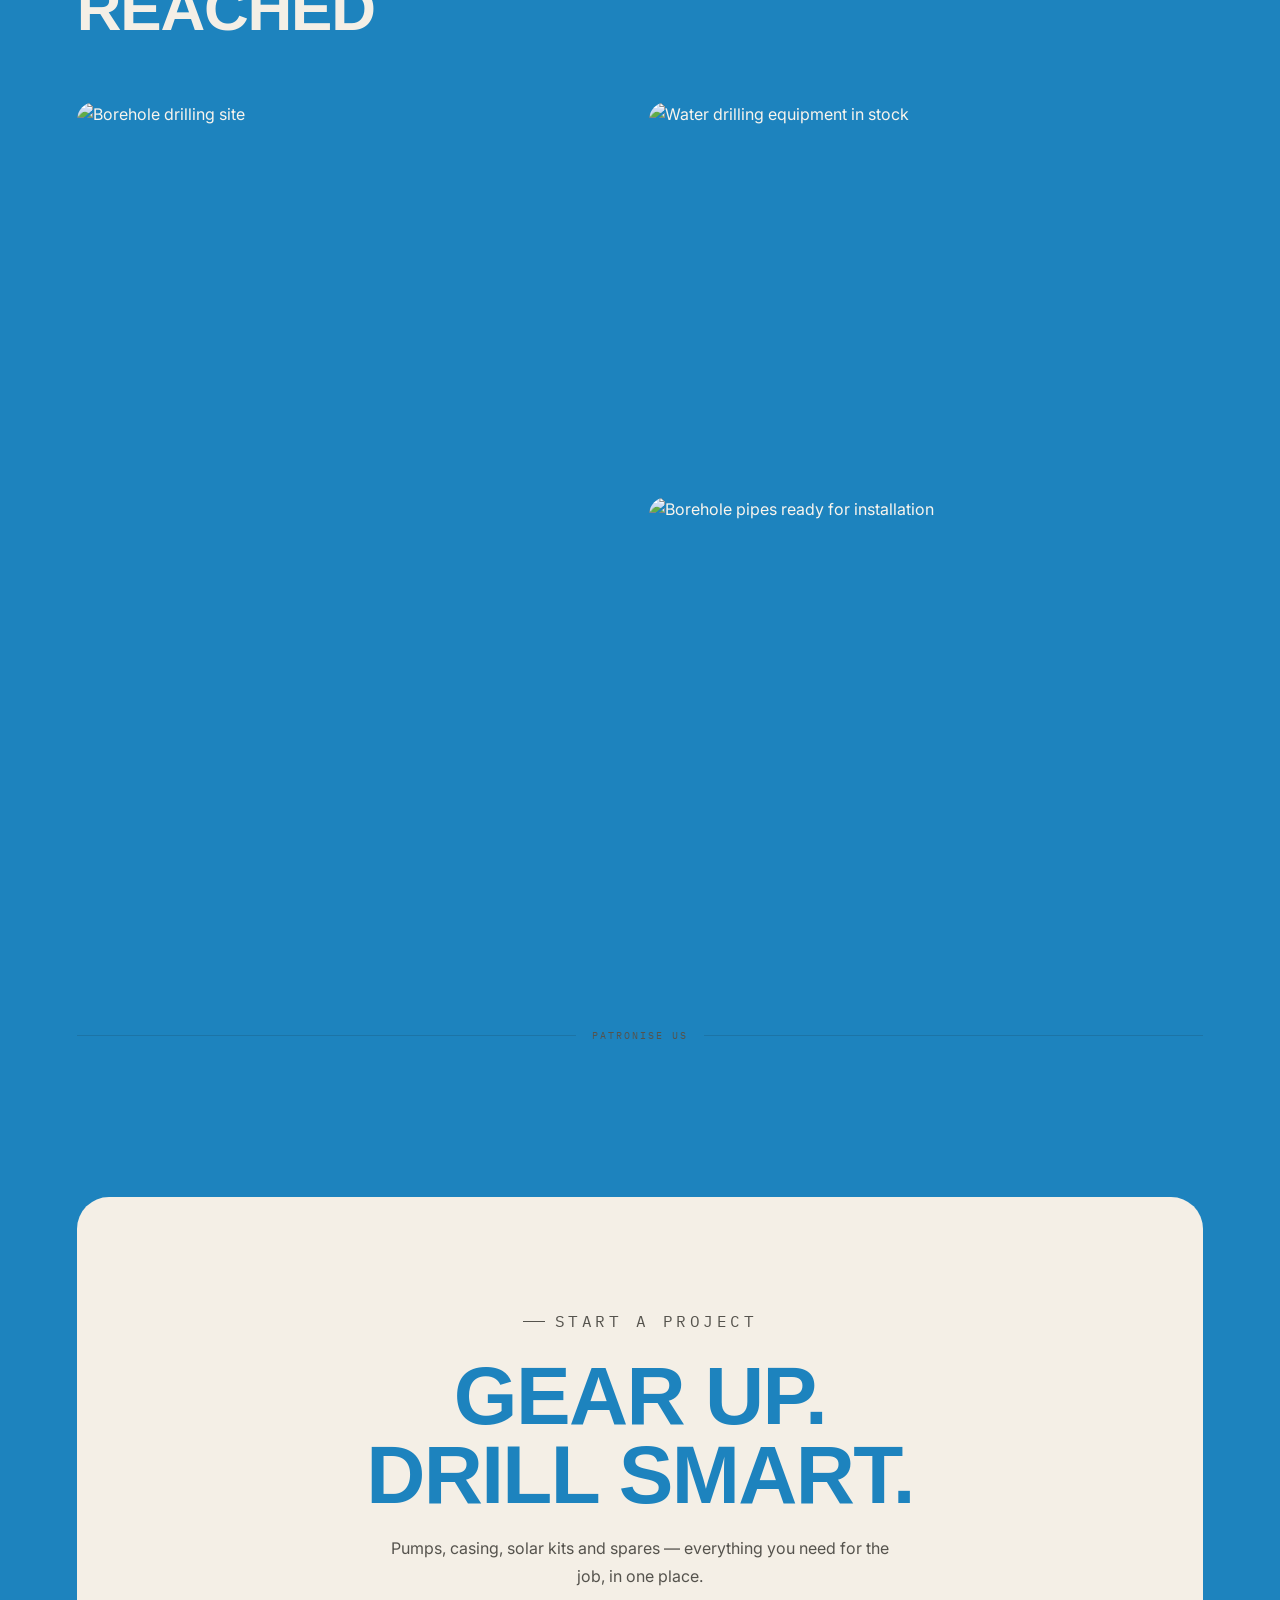
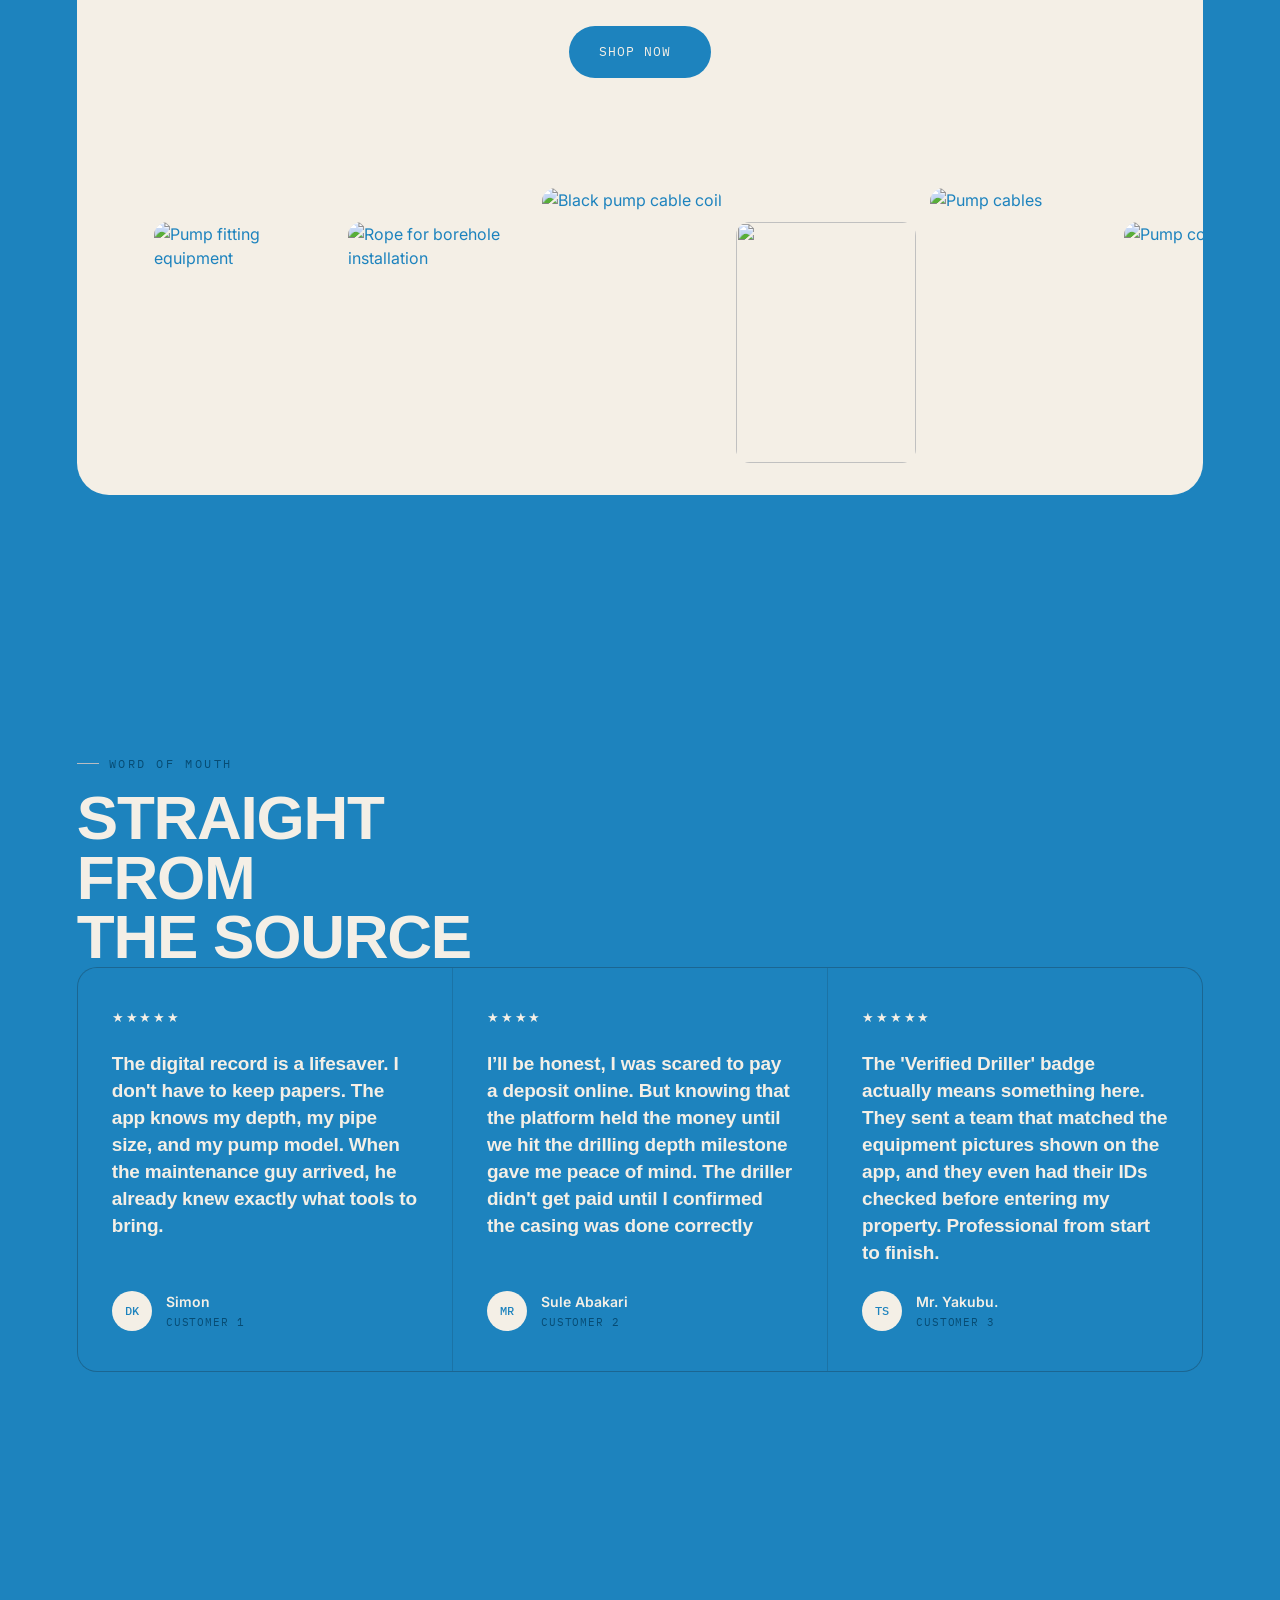
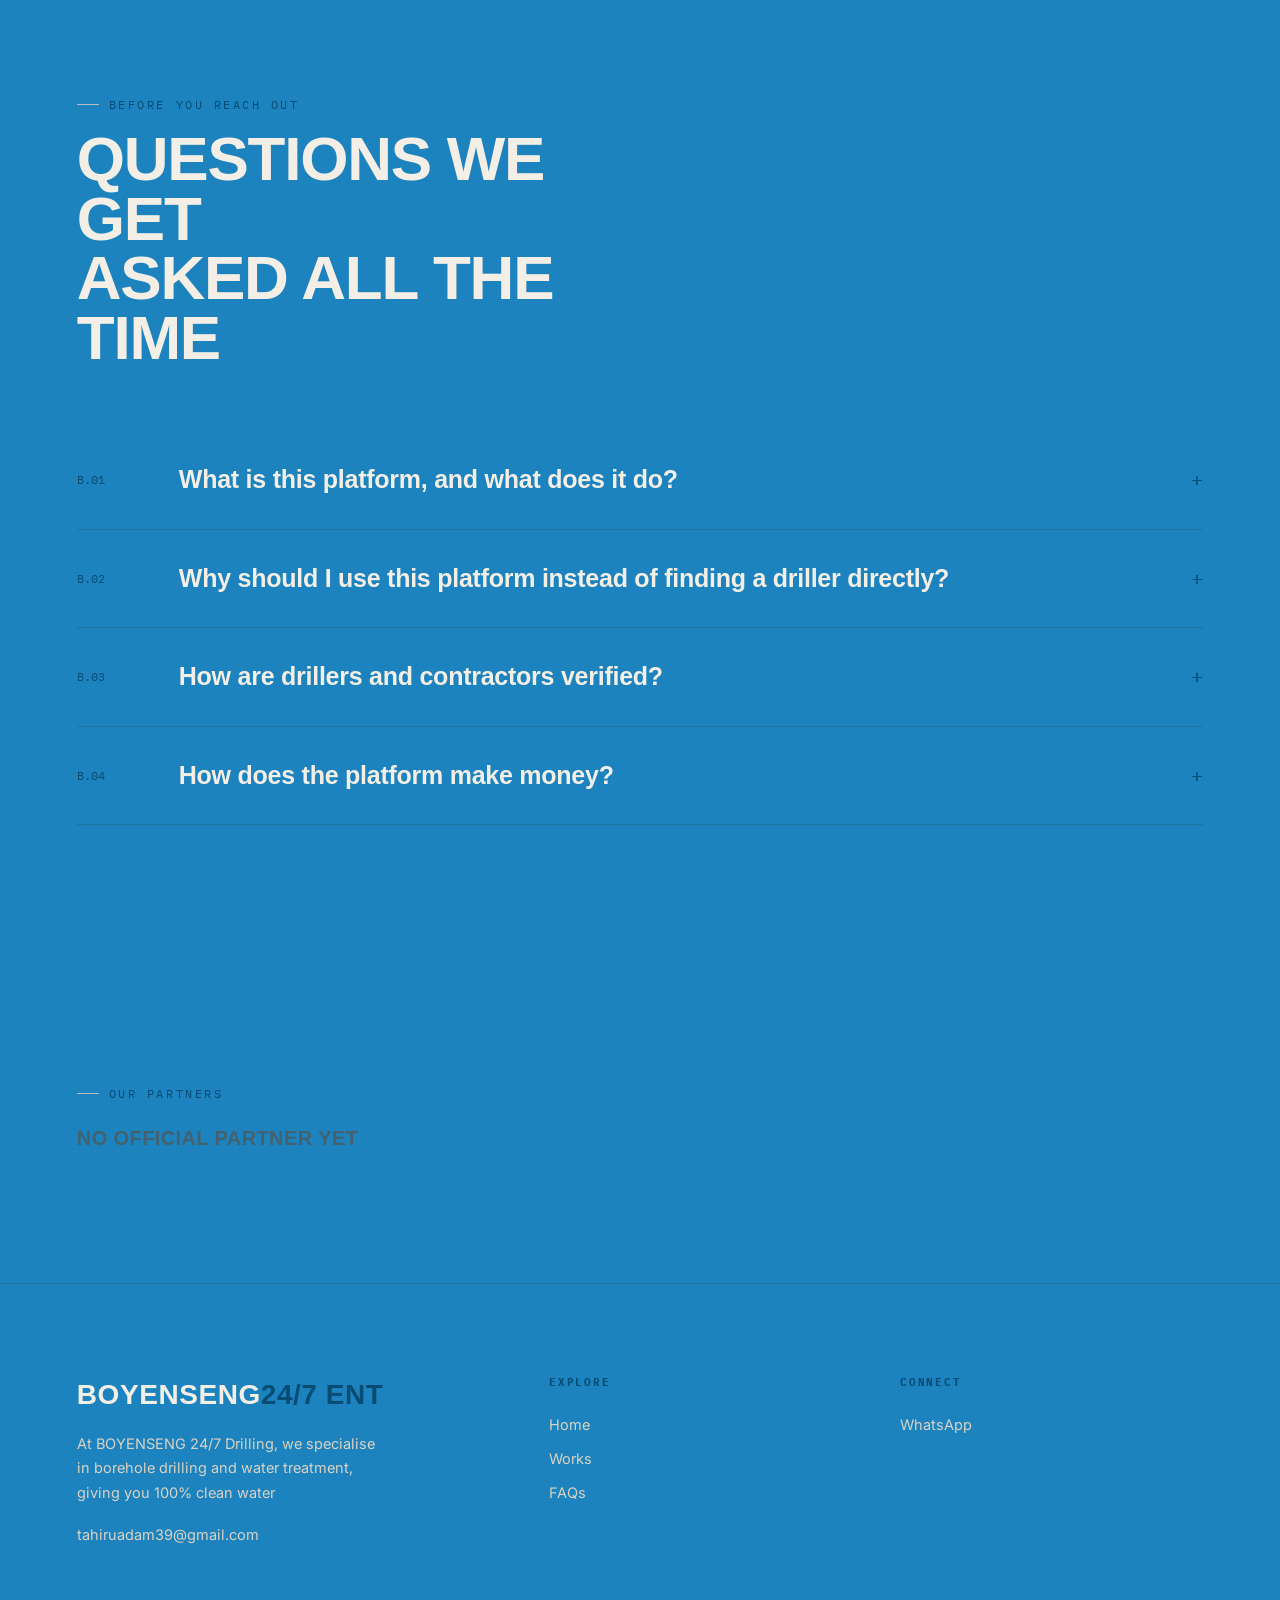
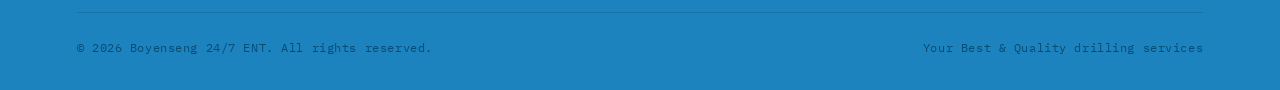
==== commit 0874a5e1: "Update index.html" ====
--- a/index.html
+++ b/index.html
@@ -213,8 +213,7 @@
         <h2>Questions we get<br>asked all the time</h2>
       </div>
     </div>
-    <div class="faq-list reveal" id="faqList">
-      <div class="faq-item open">
+      <div class="faq-item">
         <button class="faq-q">
           <span class="num">B.01</span>
           <span class="q-text">What is this platform, and what does it do?</span>
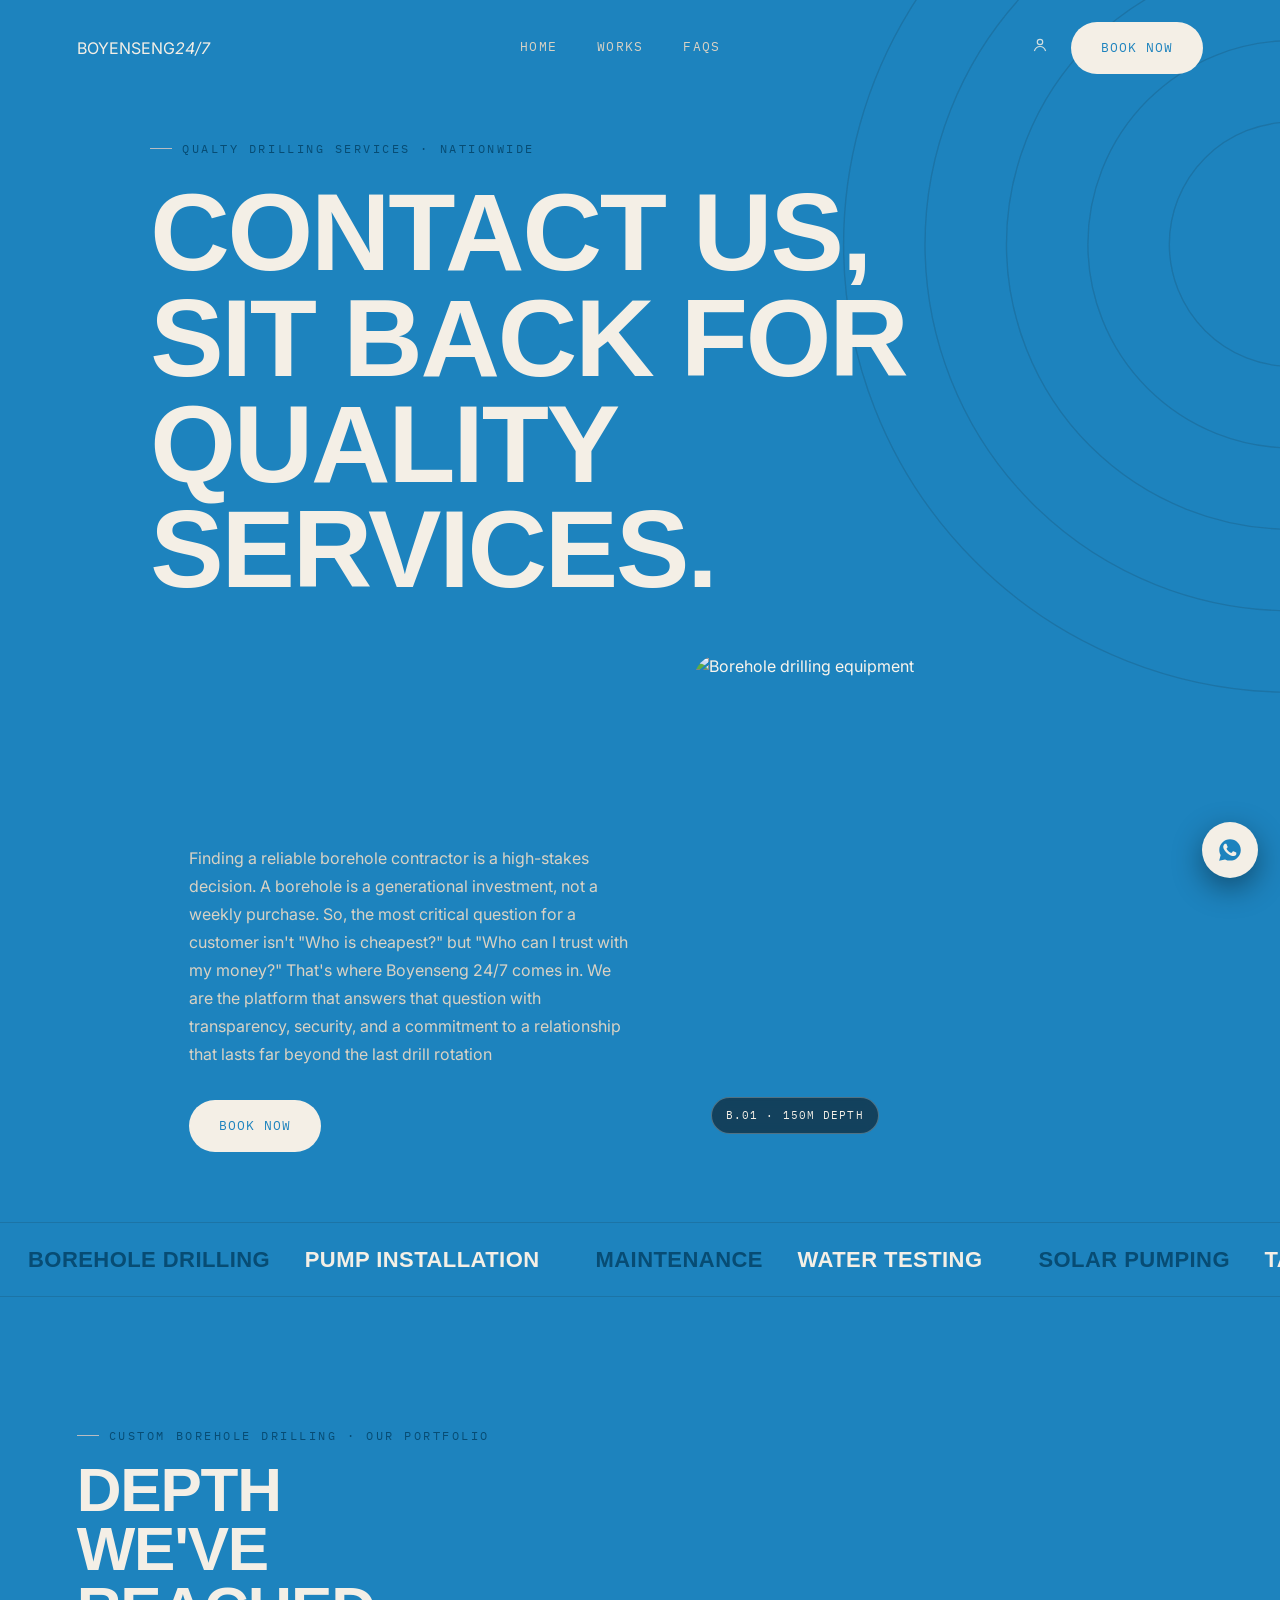
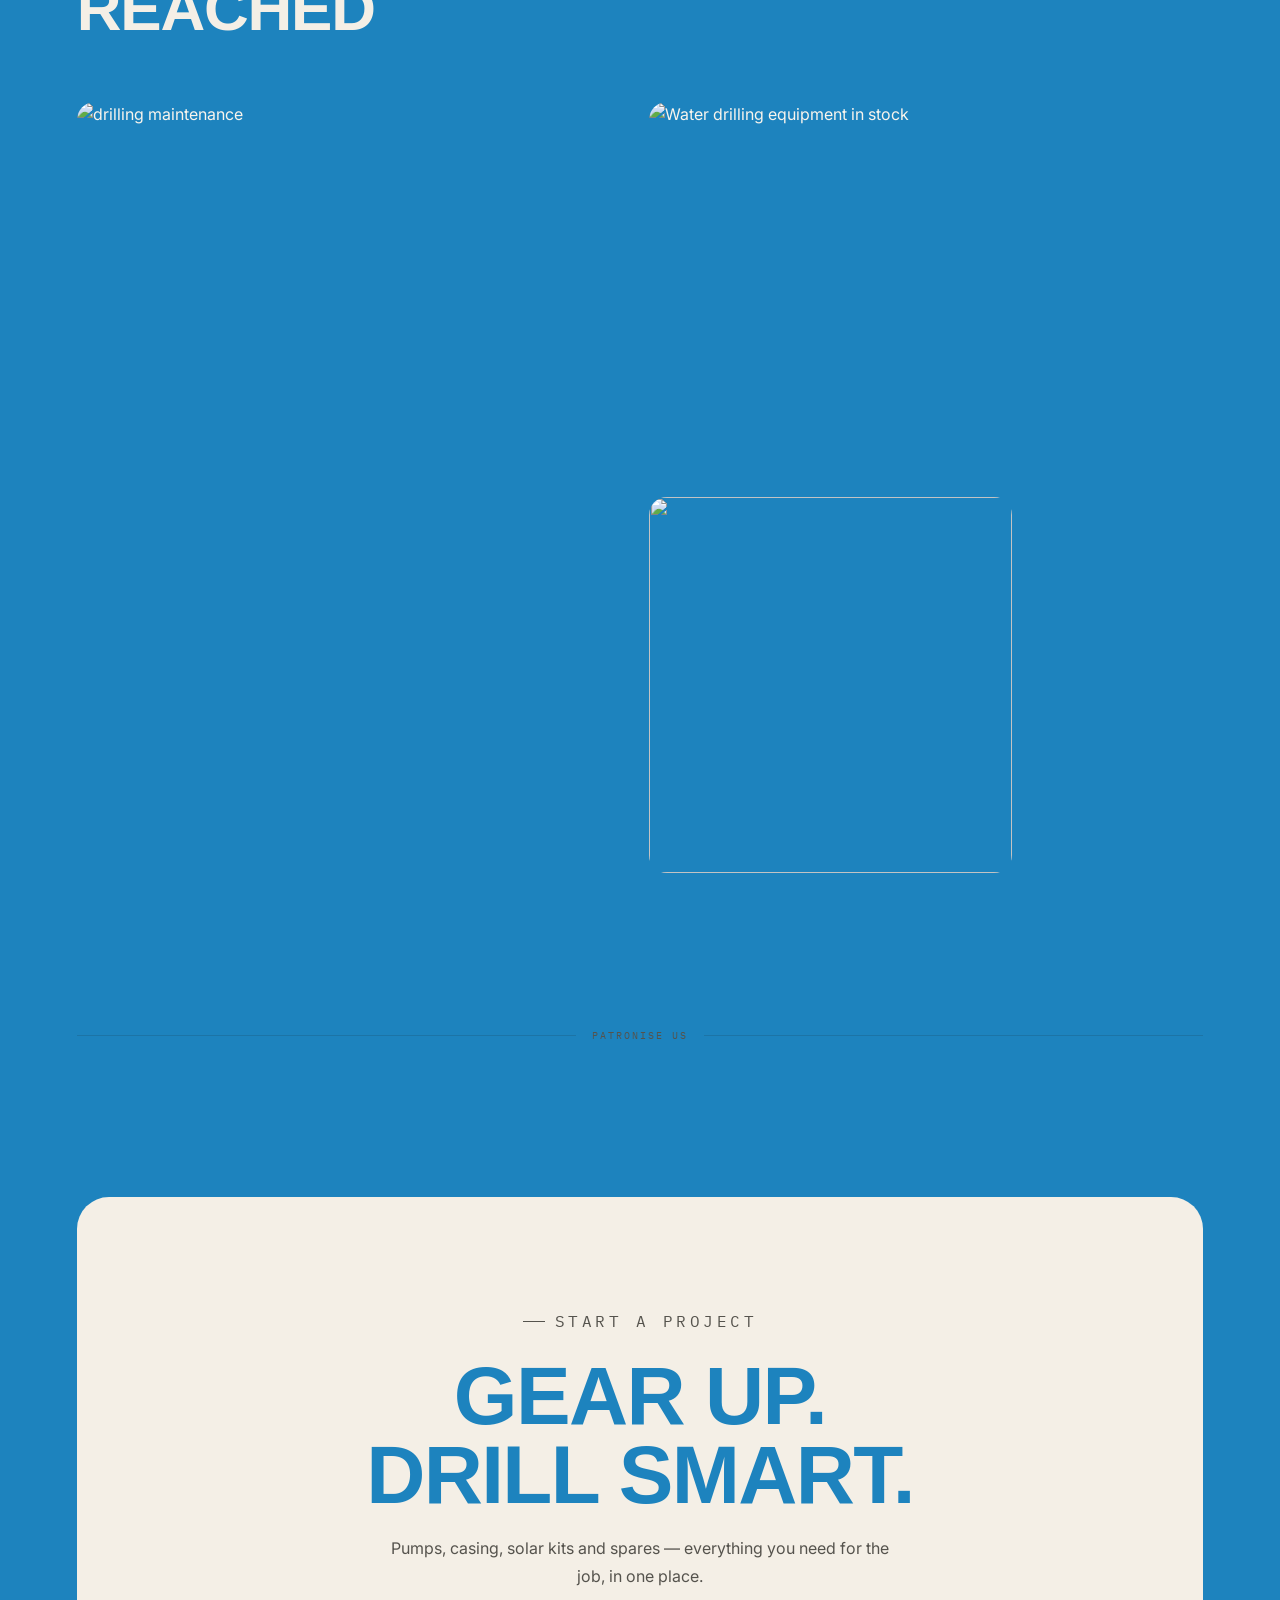
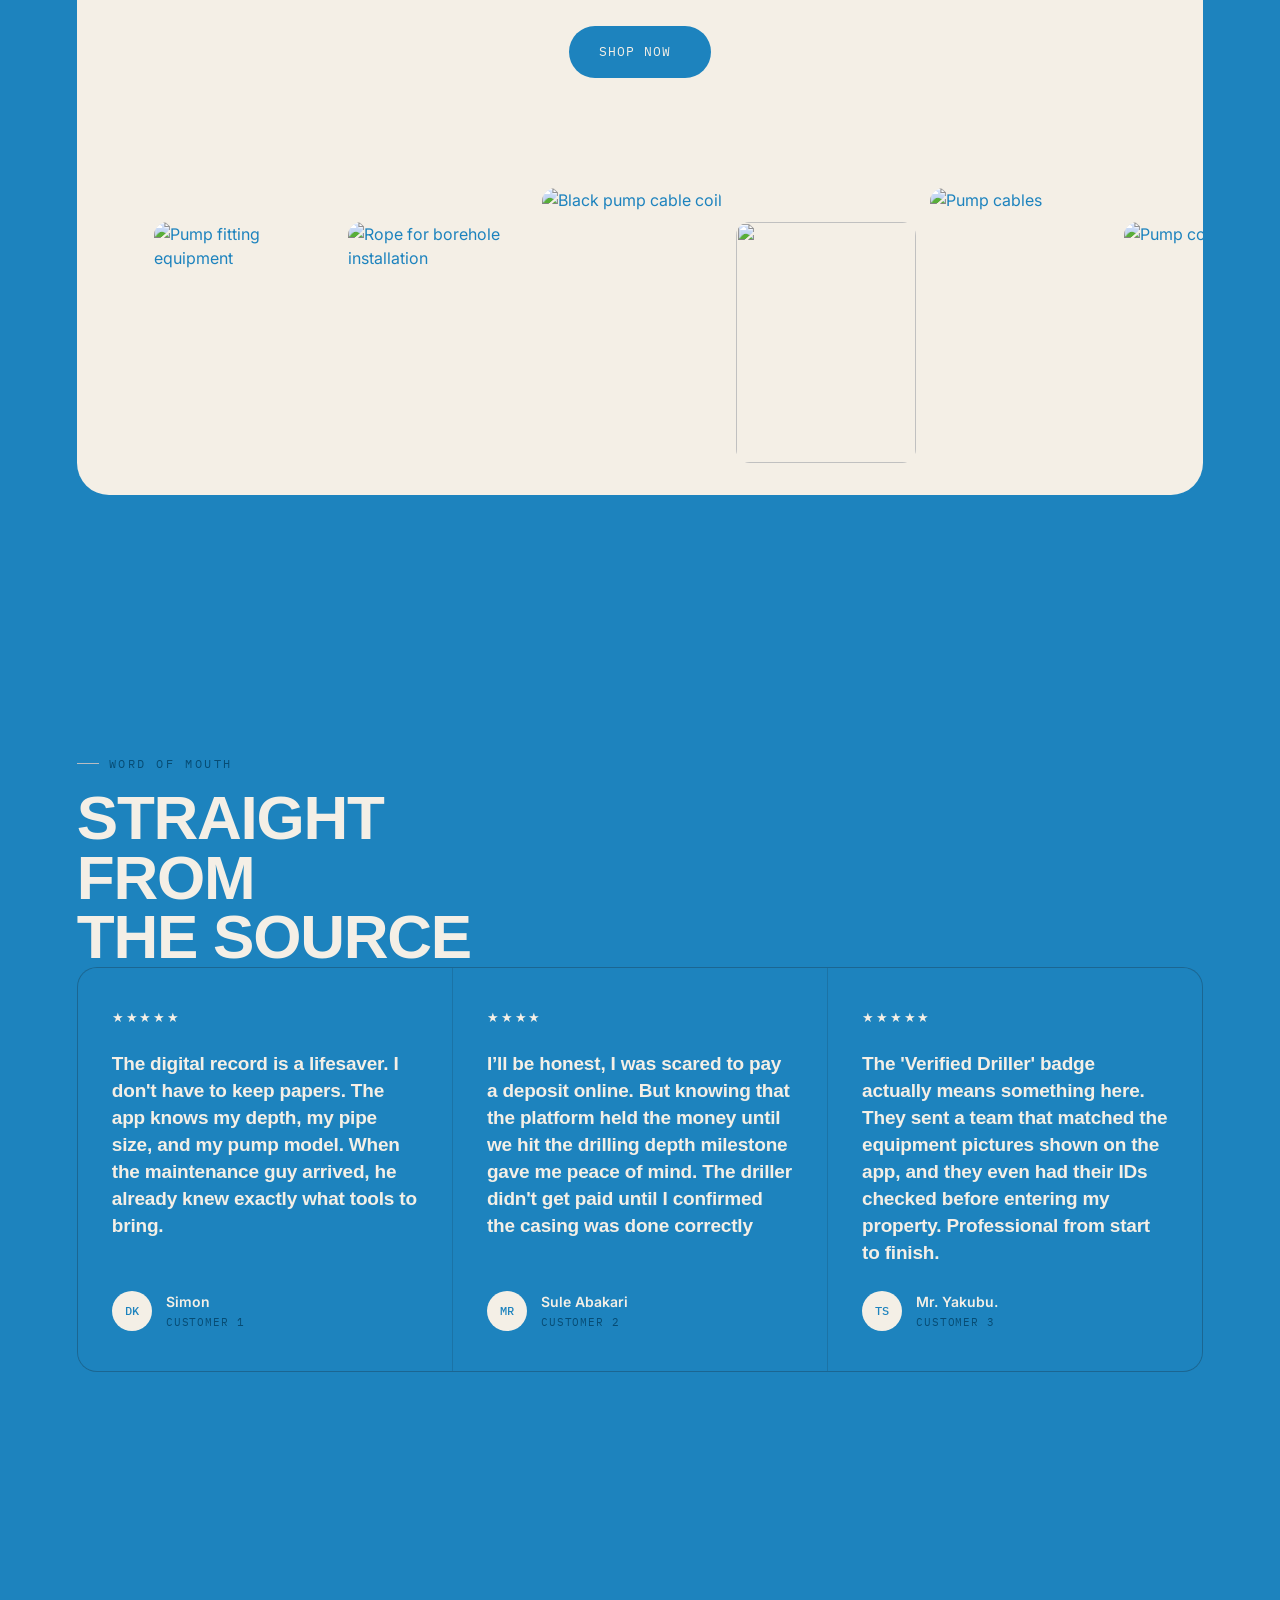
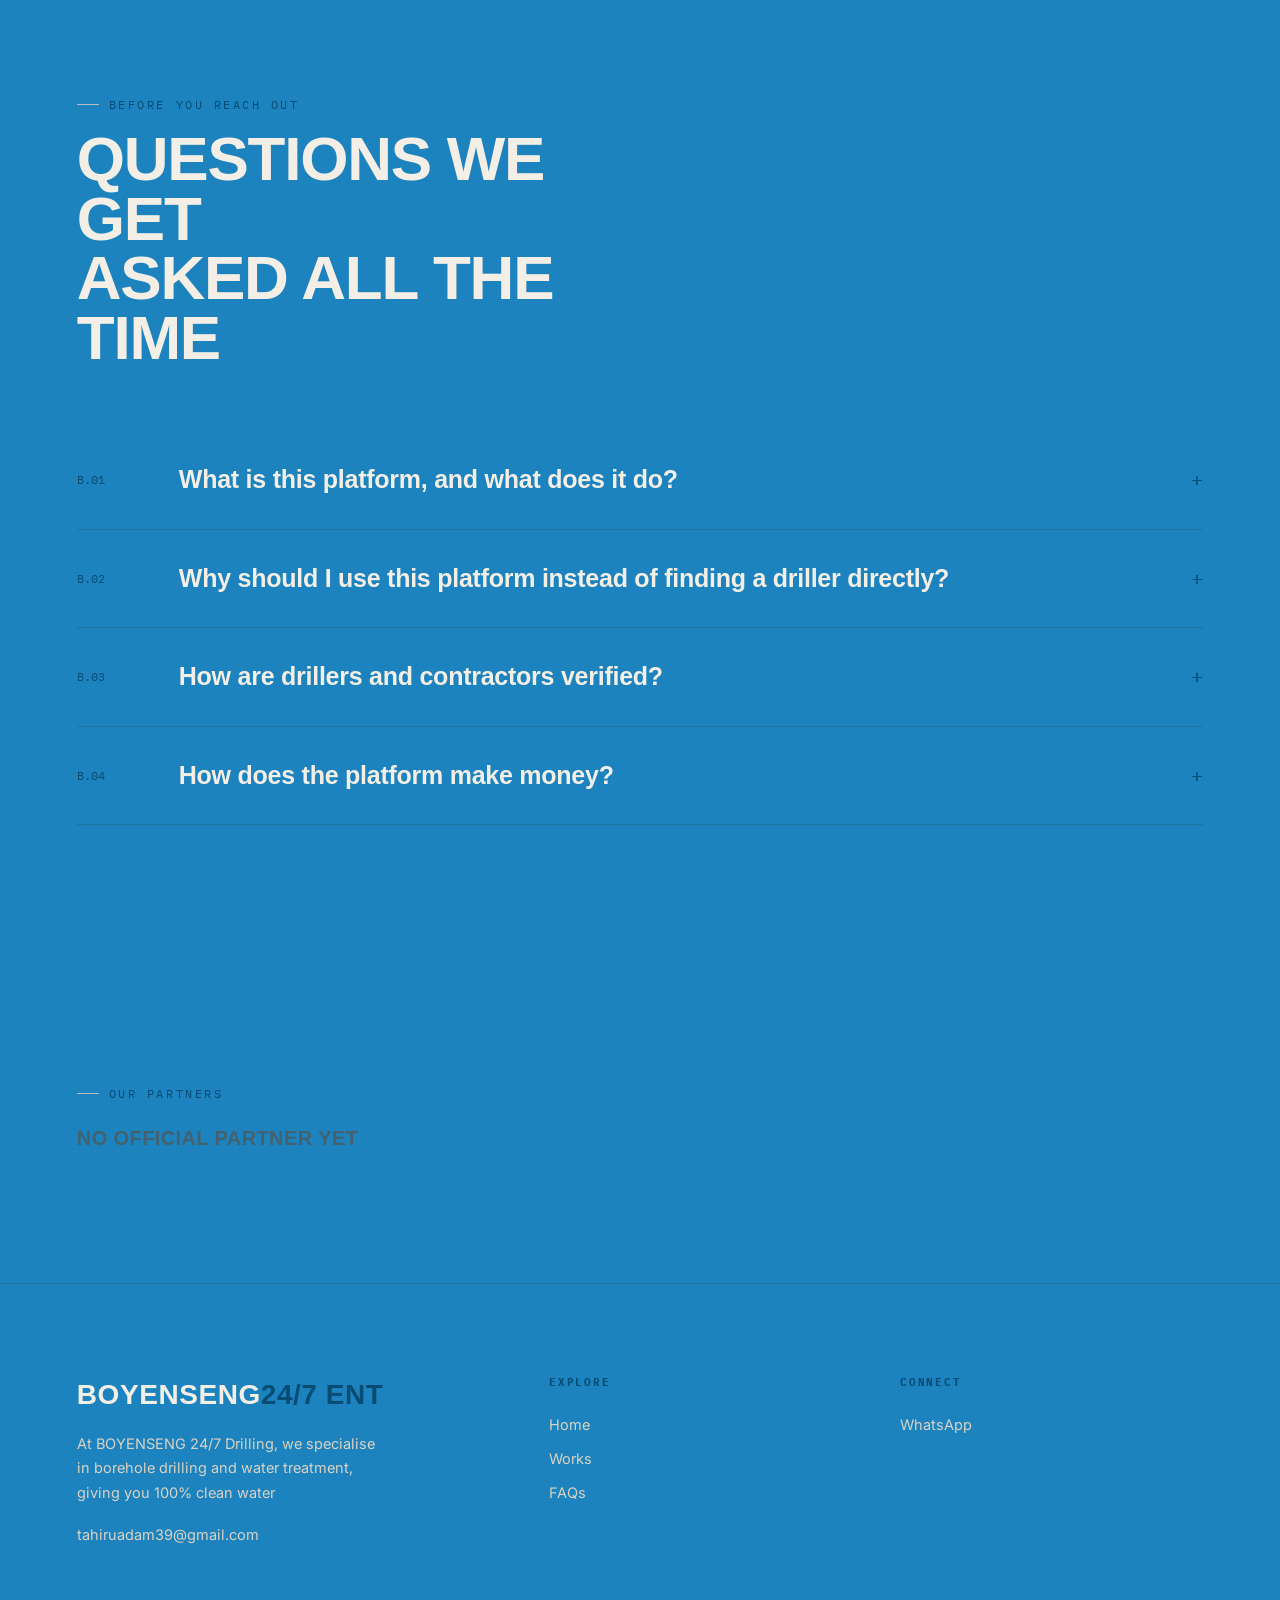
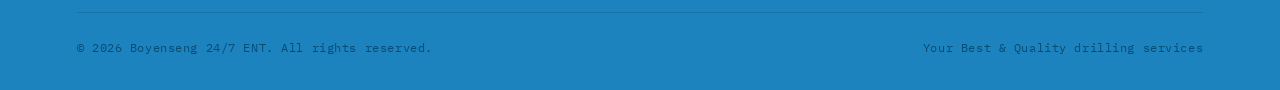
==== commit 42073c09: "Update index.html" ====
--- a/index.html
+++ b/index.html
@@ -112,7 +112,7 @@
 
     <div class="works-grid">
       <div class="work-item tall reveal">
-        <img src="https://res.cloudinary.com/n0urpnvw/image/upload/v1788275306/drill.jpg" alt="Borehole drilling site">
+        <img src="https://res.cloudinary.com/n0urpnvw/image/upload/v1788278581/WhatsApp_Image_2026-09-01_at_3.38.56_PM.jpg" alt="drilling maintenance">
         <div class="overlay"><span class="idx">B.01 &middot; Project 1</span><span class="title">Maintenance</span></div>
       </div>
       <div class="work-item small reveal">
@@ -120,8 +120,8 @@
         <div class="overlay"><span class="idx">B.02 &middot; Project 2</span><span class="title">Borehole</span></div>
       </div>
       <div class="work-item small reveal">
-        <img src="https://res.cloudinary.com/n0urpnvw/image/upload/v1788275477/drill_3.jpg" alt="Borehole pipes ready for installation">
-        <div class="overlay"><span class="idx">B.03 &middot; Project 3</span><span class="title">Drilling</span></div>
+        <img src="https://res.cloudinary.com/n0urpnvw/image/upload/v1788278571/drill_5.jpgn">
+        <div class="overlay"><span class="idx">B.03 &middot; Project 3</span><span class="title">SOLAR PUMPS AND MANY MORE</span></div>
       </div>
       </div>
     </div>
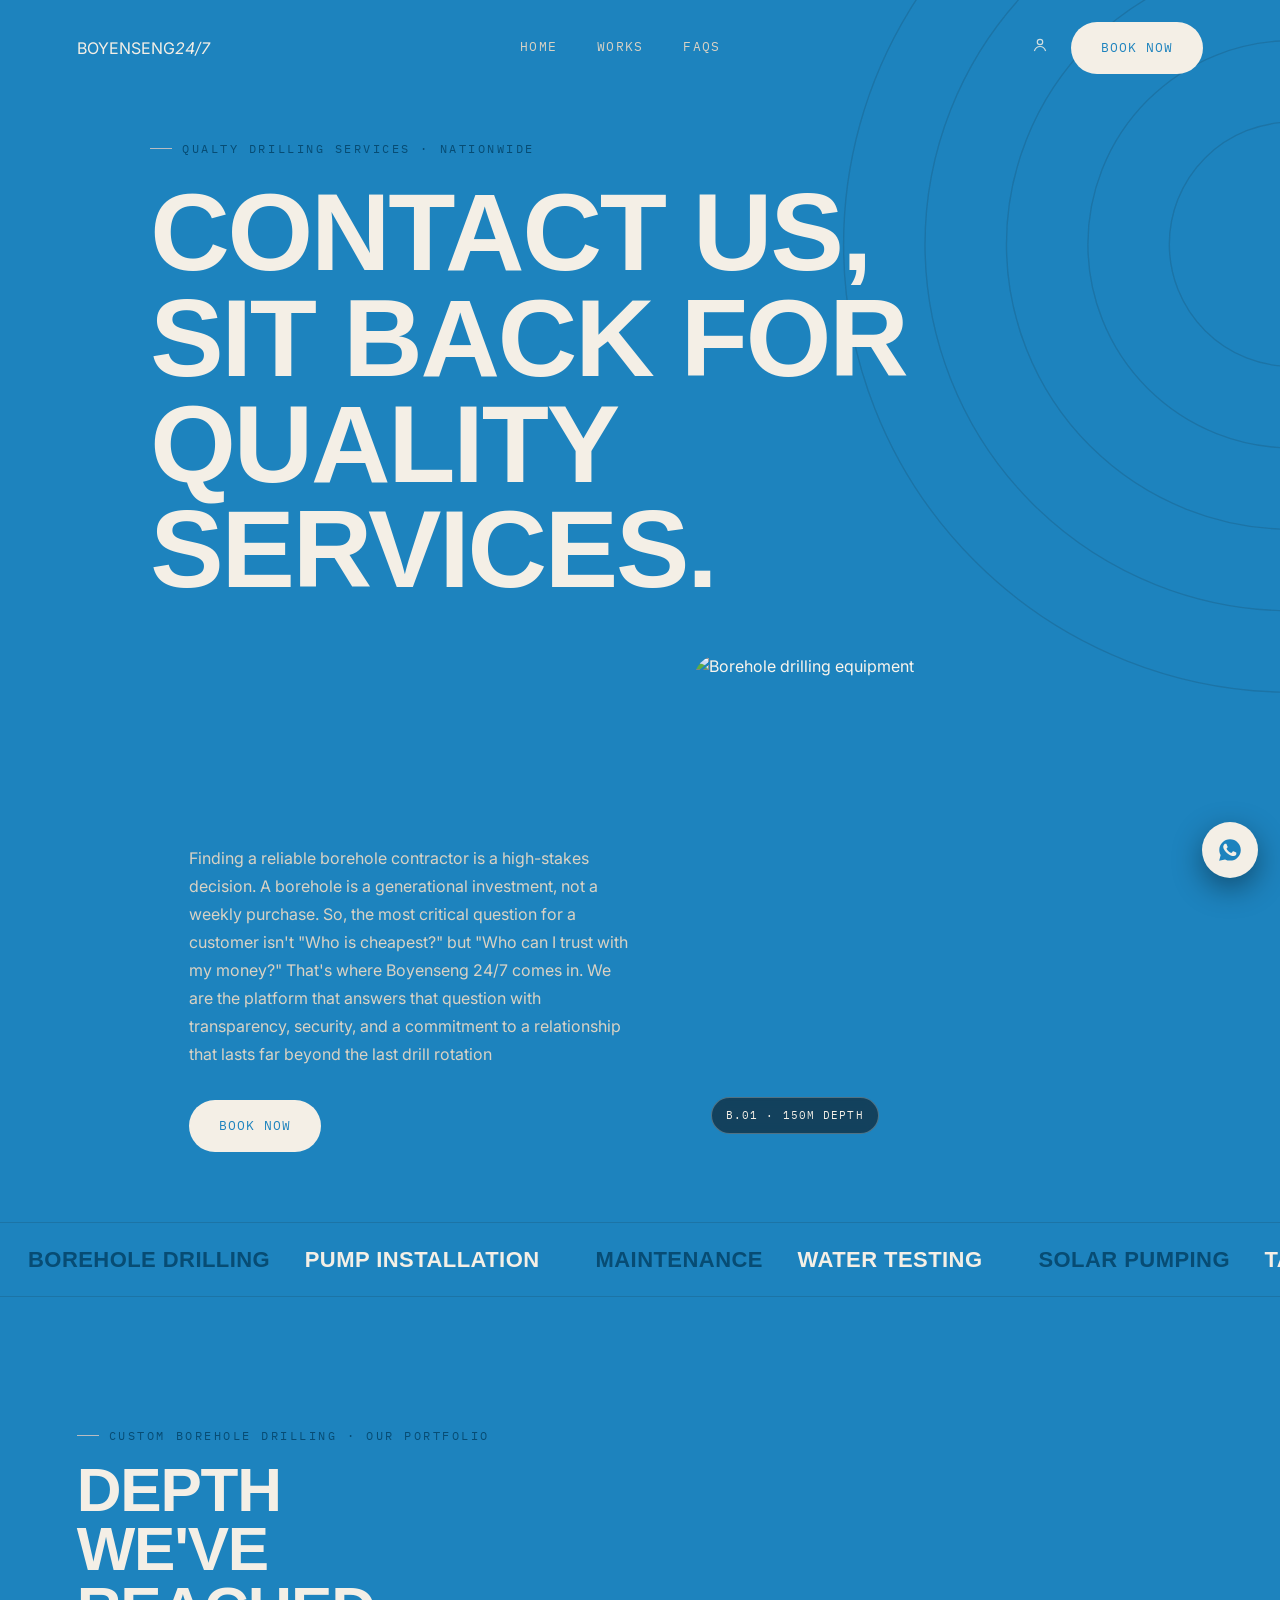
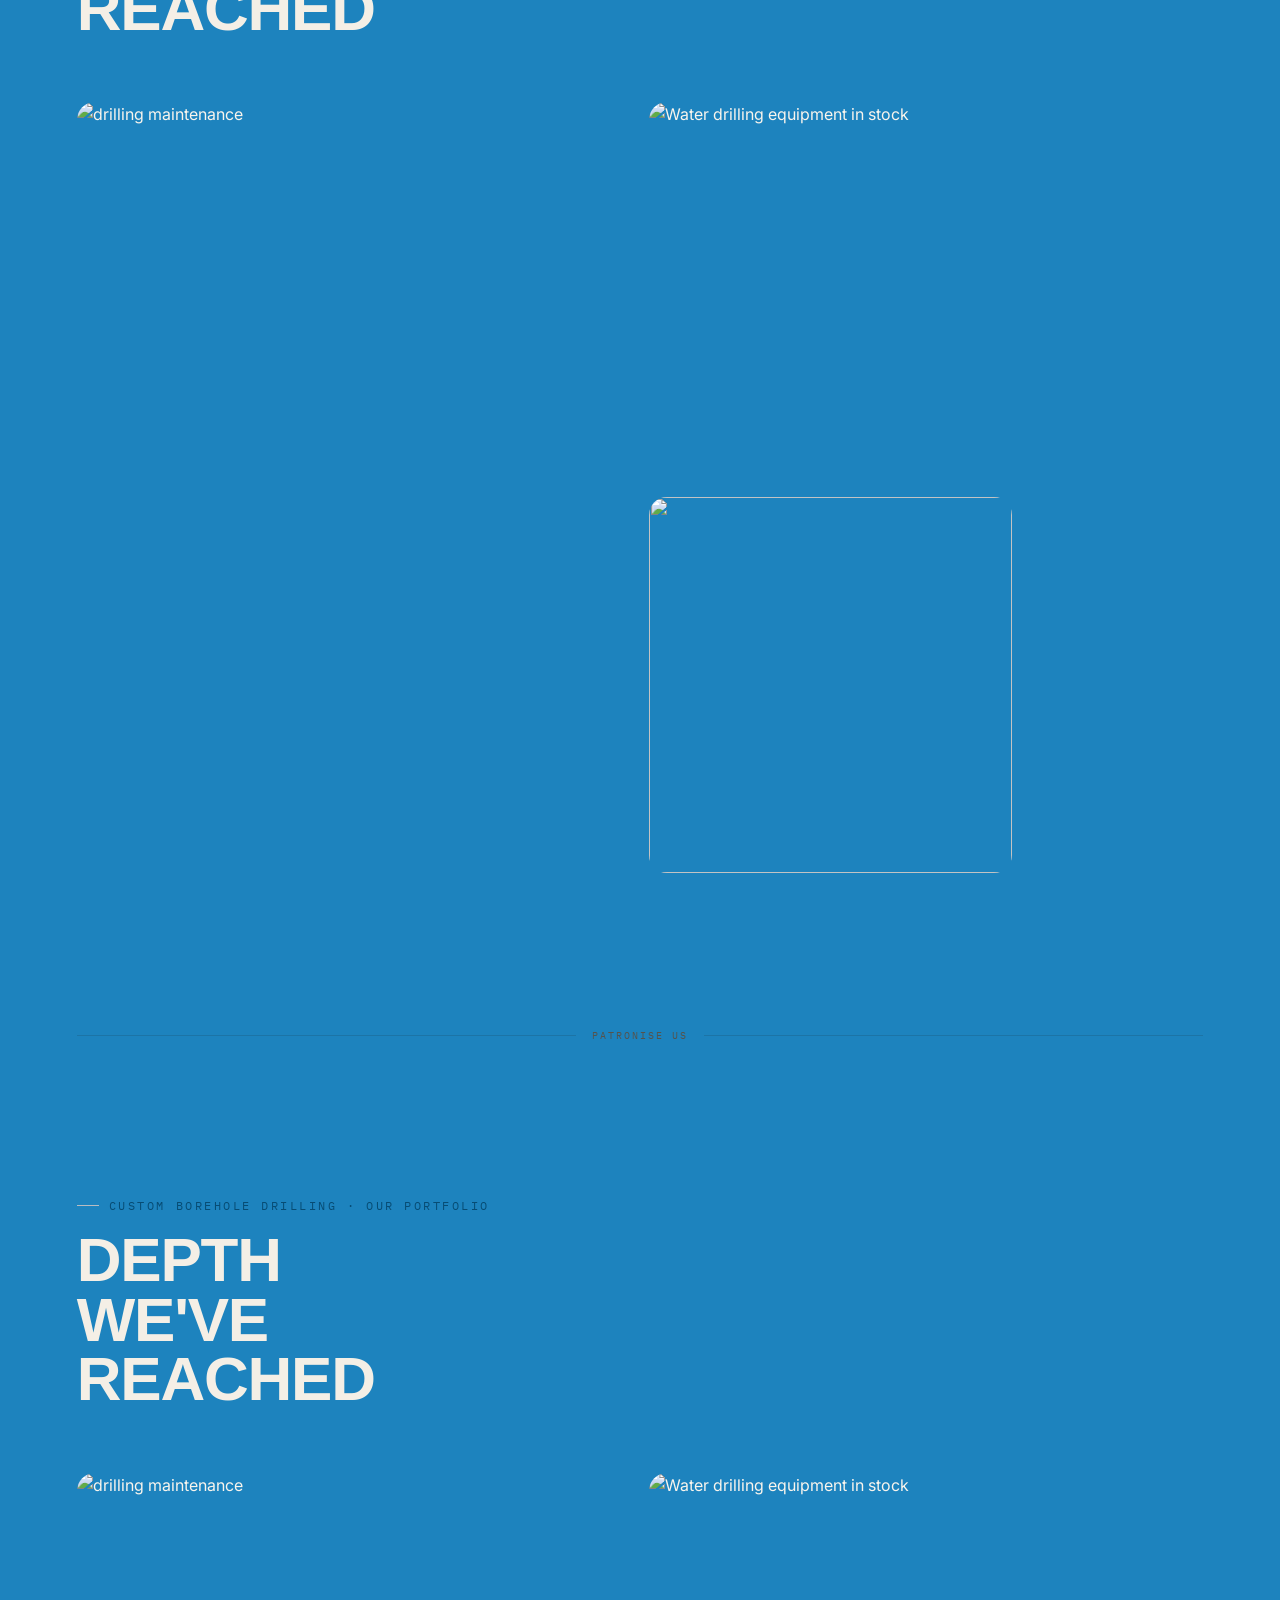
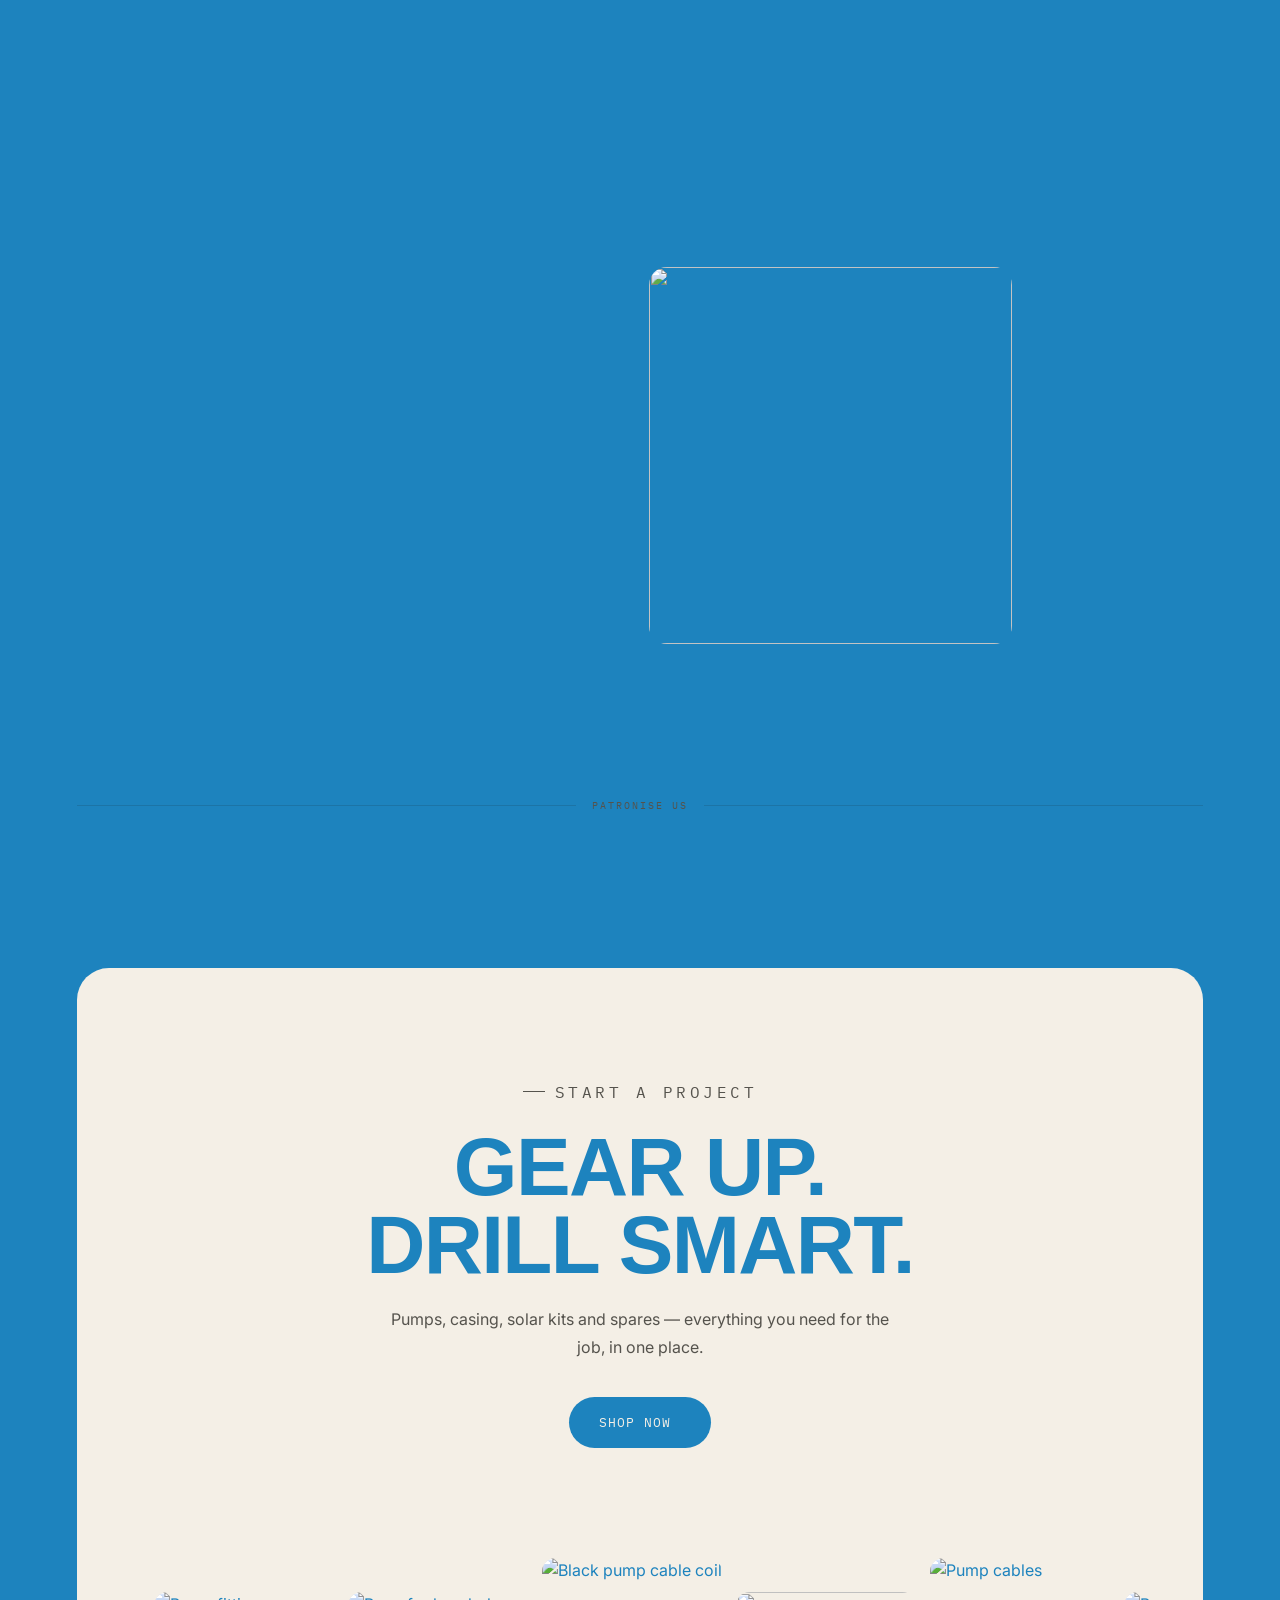
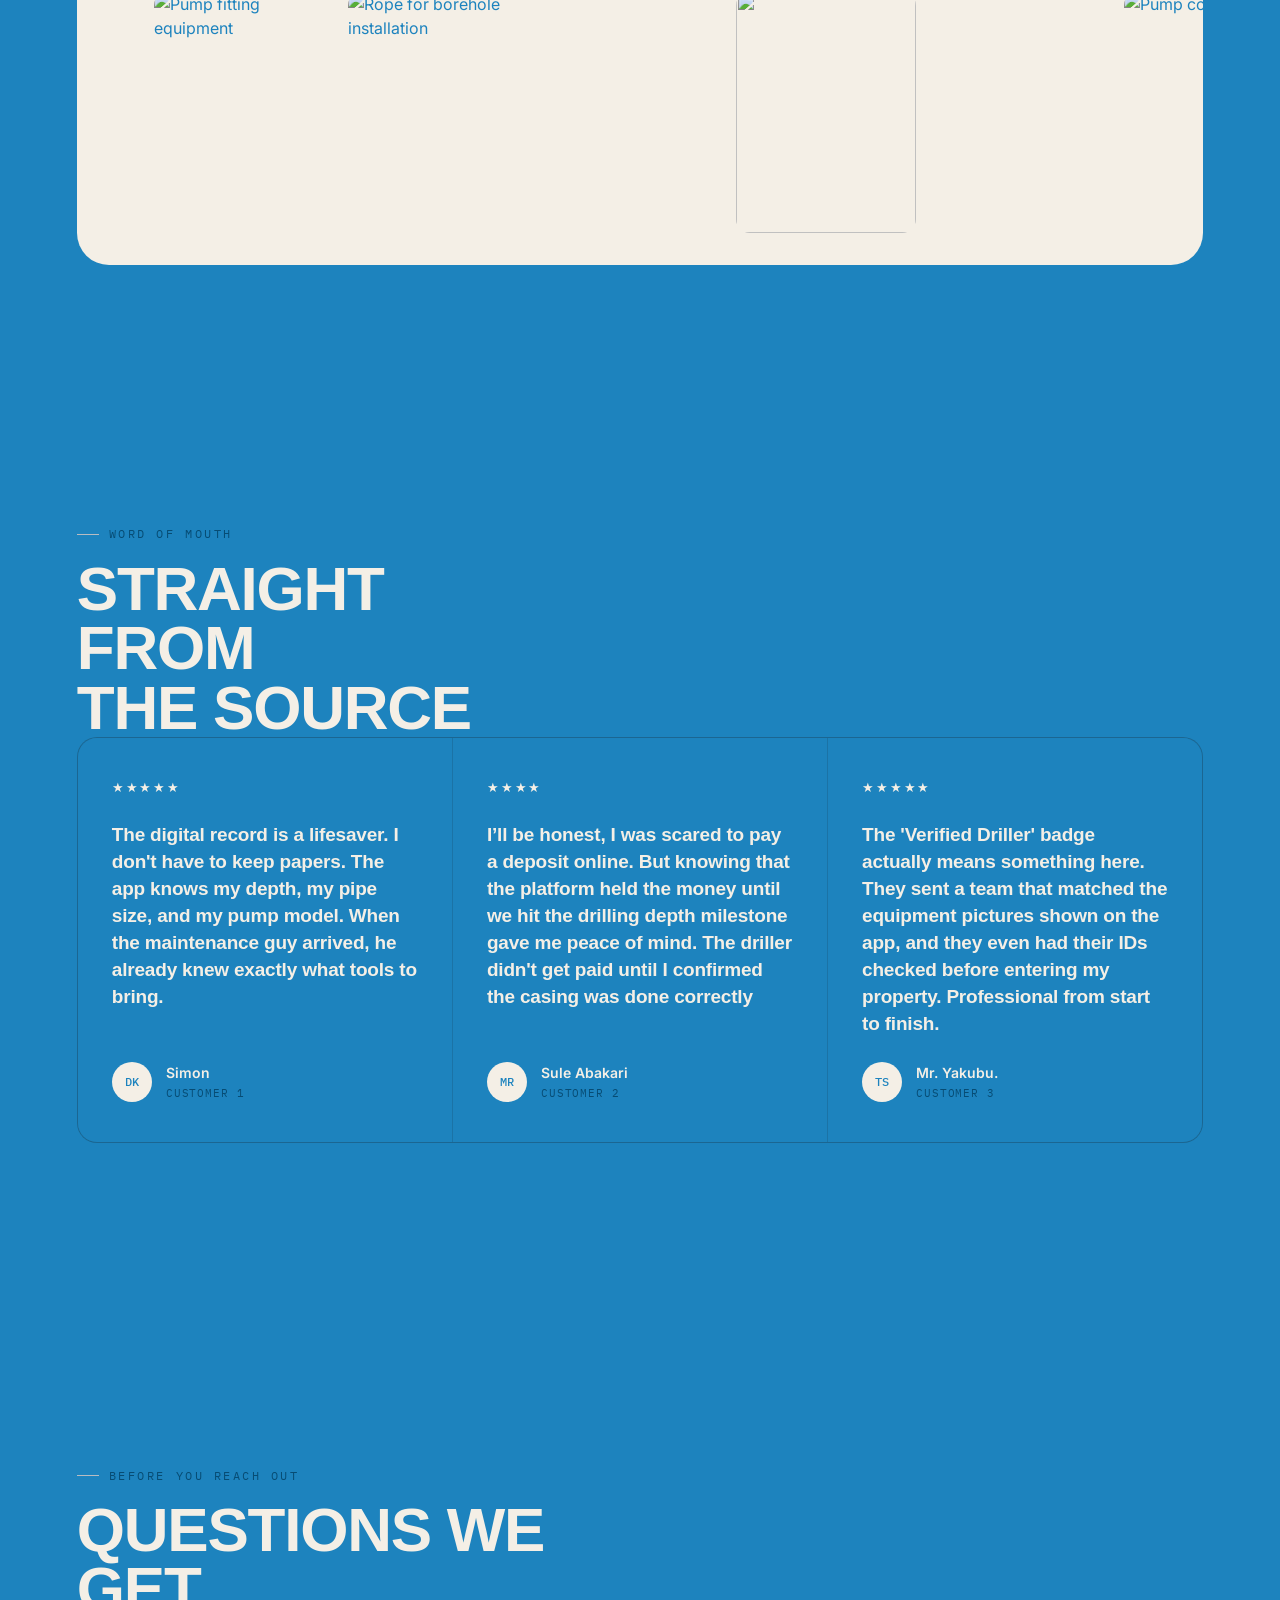
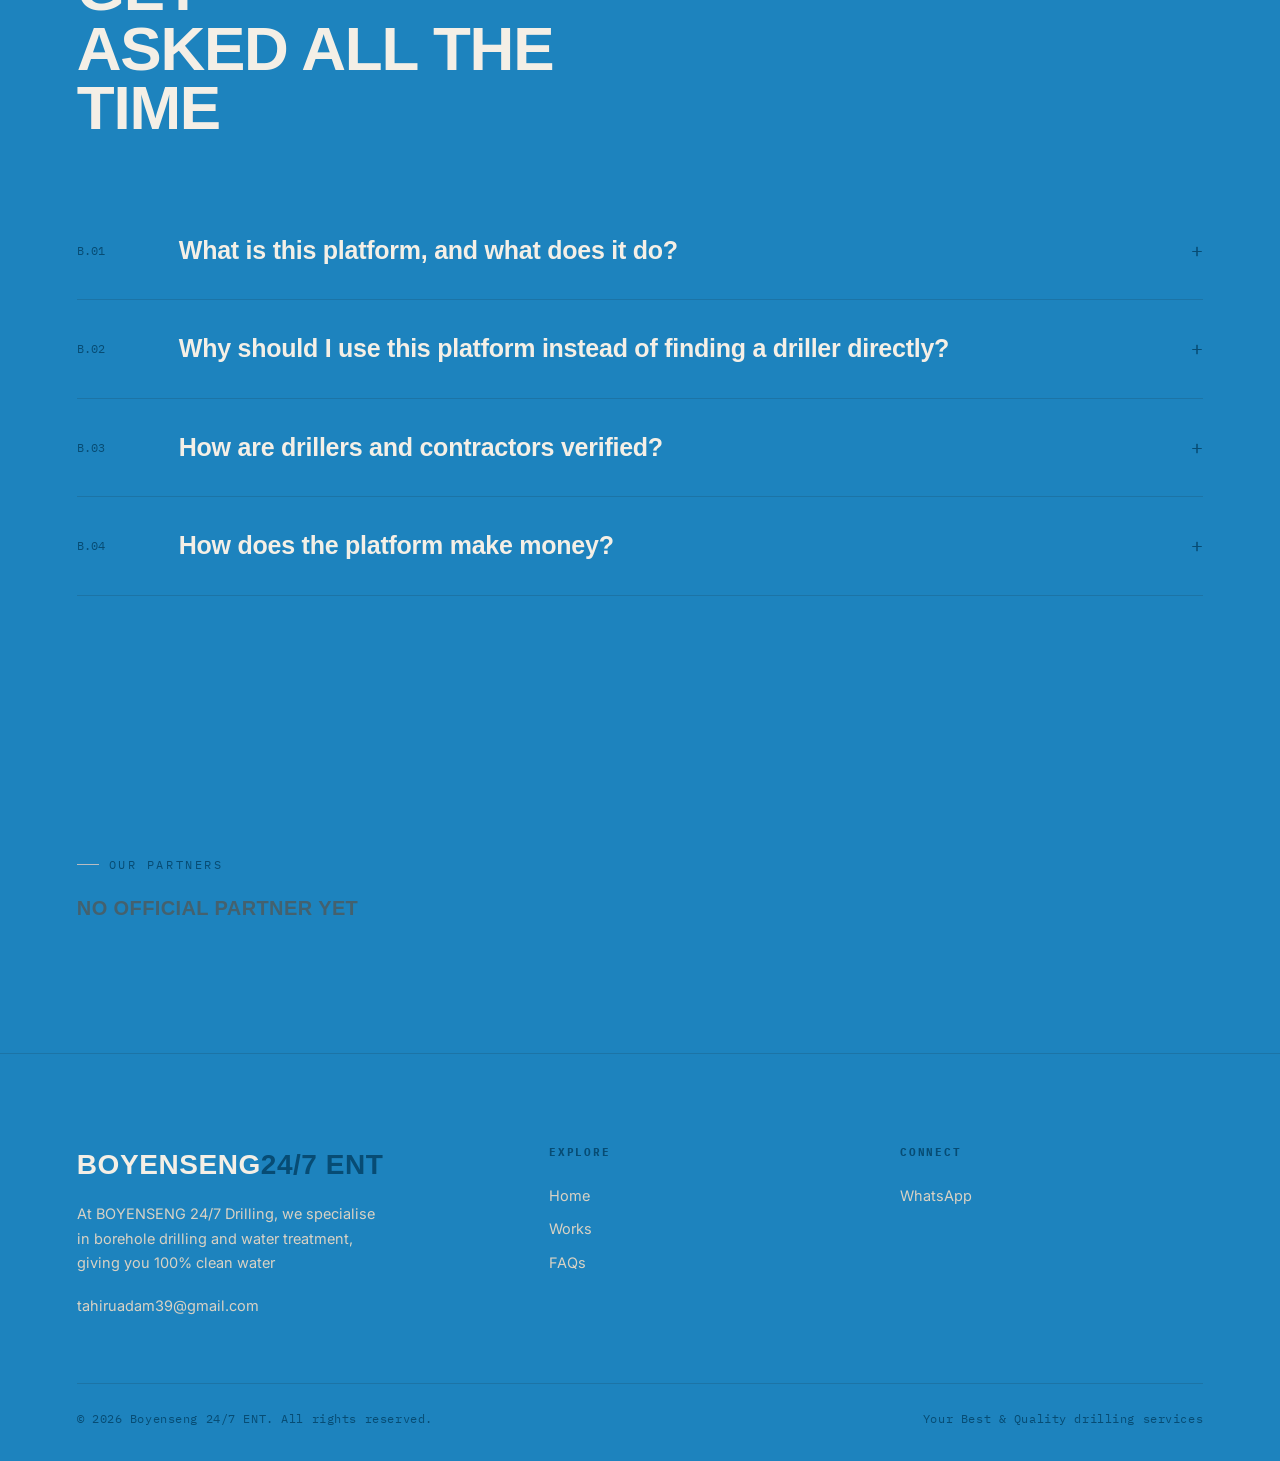
==== commit bf5c77b0: "Update index.html" ====
--- a/index.html
+++ b/index.html
@@ -120,8 +120,41 @@
         <div class="overlay"><span class="idx">B.02 &middot; Project 2</span><span class="title">Borehole</span></div>
       </div>
       <div class="work-item small reveal">
-        <img src="https://res.cloudinary.com/n0urpnvw/image/upload/v1788278571/drill_5.jpgn">
-        <div class="overlay"><span class="idx">B.03 &middot; Project 3</span><span class="title">SOLAR PUMPS AND MANY MORE</span></div>
+        <img src="https://res.cloudinary.com/n0urpnvw/image/upload/v1788278571/drill_5.jpg">
+        <div class="overlay"><span class="idx">B.03 &middot; Project 3</span><span class="title">SOLAR PUMPS AND MANY MORE..</span></div>
+      </div>
+      </div>
+    </div>
+</section>
+
+<div class="wrap"><div class="divider"><span>Patronise Us</span></div></div>
+
+	<!-- ==========================================================================
+     SECTION 3 — PORTFOLIO / WORKS
+     ========================================================================== -->
+<section id="works">
+  <div class="wrap">
+    <div class="sec-head reveal">
+      <div>
+        <p class="eyebrow">Custom Borehole Drilling &middot; Our Portfolio</p>
+        <h2>Depth <br> We've
+Reached</h2>
+      </div>
+      <p class="sec-note"></p>
+    </div>
+
+    <div class="works-grid">
+      <div class="work-item tall reveal">
+        <img src="https://res.cloudinary.com/n0urpnvw/image/upload/v1788278581/WhatsApp_Image_2026-09-01_at_3.38.56_PM.jpg" alt="drilling maintenance">
+        <div class="overlay"><span class="idx">B.01 &middot; Project 1</span><span class="title">Maintenance</span></div>
+      </div>
+      <div class="work-item small reveal">
+        <img src="https://res.cloudinary.com/n0urpnvw/image/upload/v1788275476/drill_2.jpg" alt="Water drilling equipment in stock">
+        <div class="overlay"><span class="idx">B.02 &middot; Project 2</span><span class="title">Borehole</span></div>
+      </div>
+      <div class="work-item small reveal">
+        <img src="https://res.cloudinary.com/n0urpnvw/image/upload/v1788278571/drill_5.jpg">
+        <div class="overlay"><span class="idx">B.03 &middot; Project 3</span><span class="title">SOLAR PUMPS AND MANY MORE..</span></div>
       </div>
       </div>
     </div>
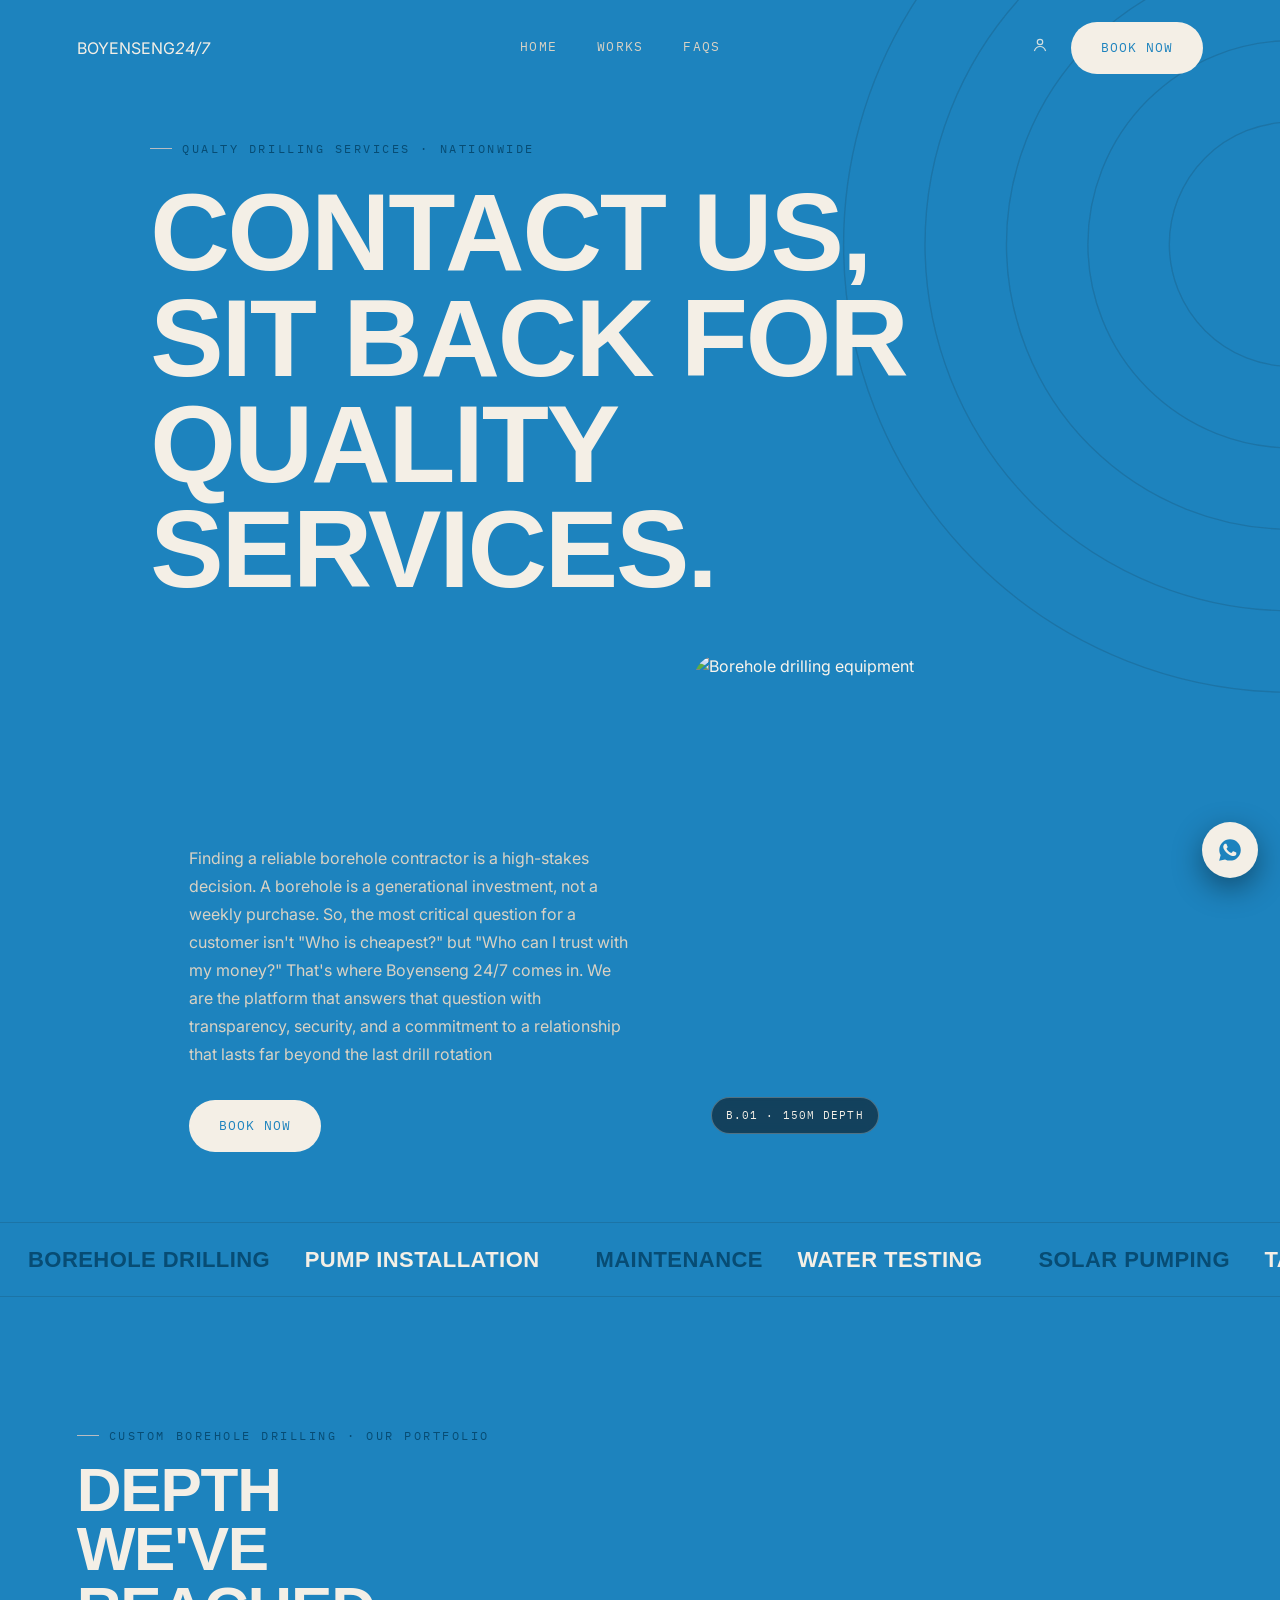
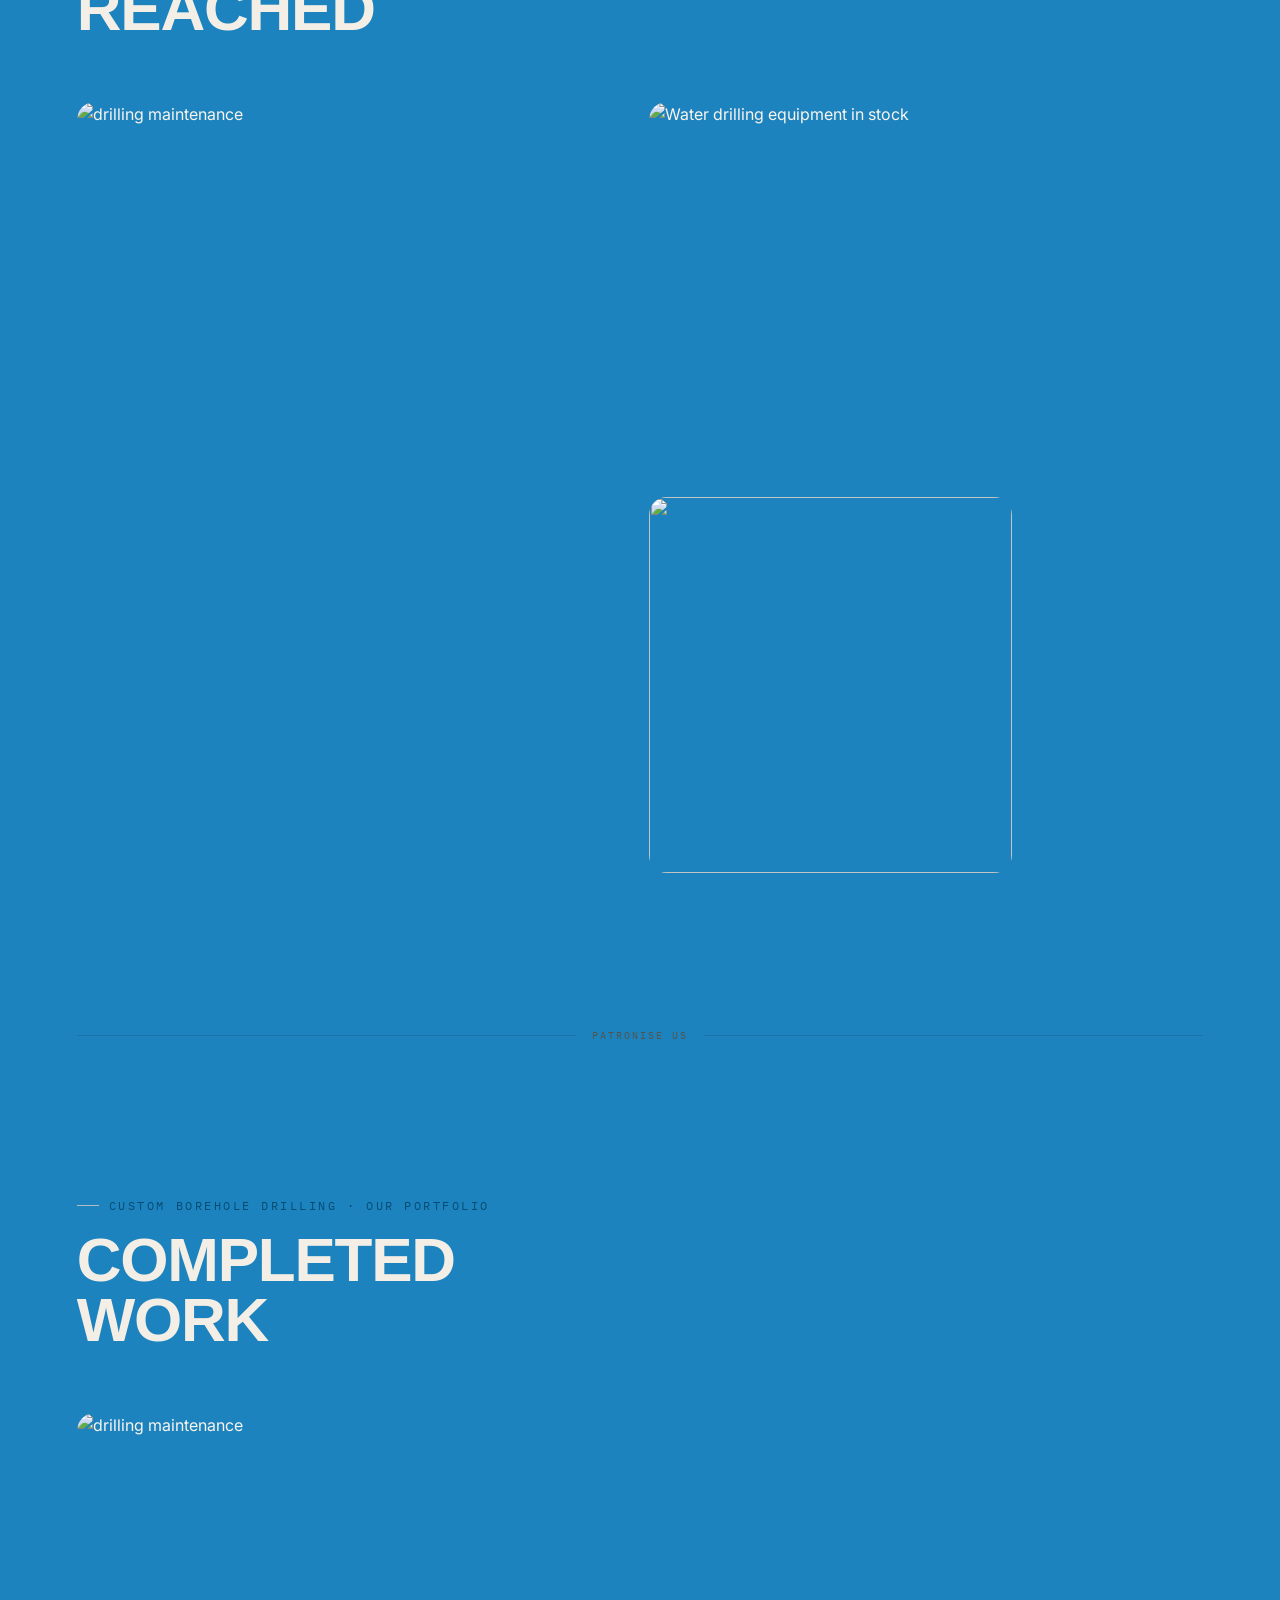
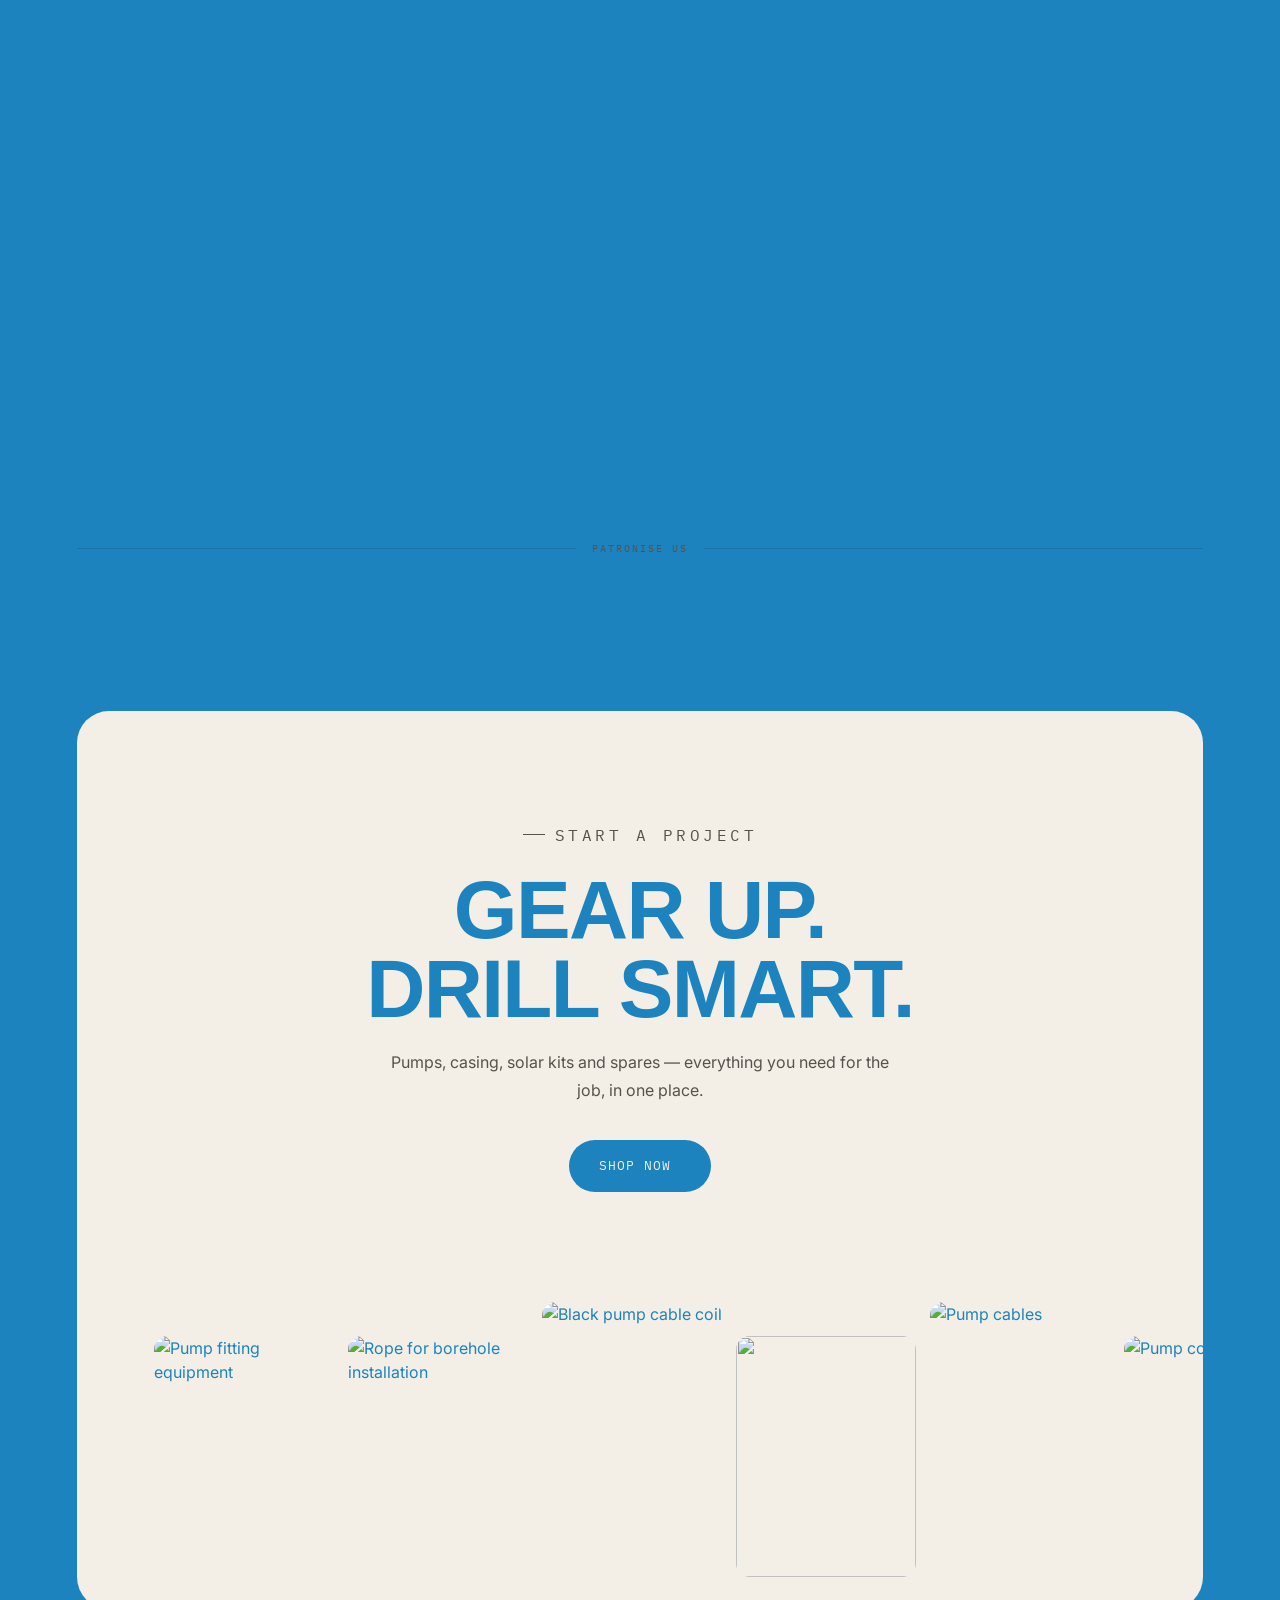
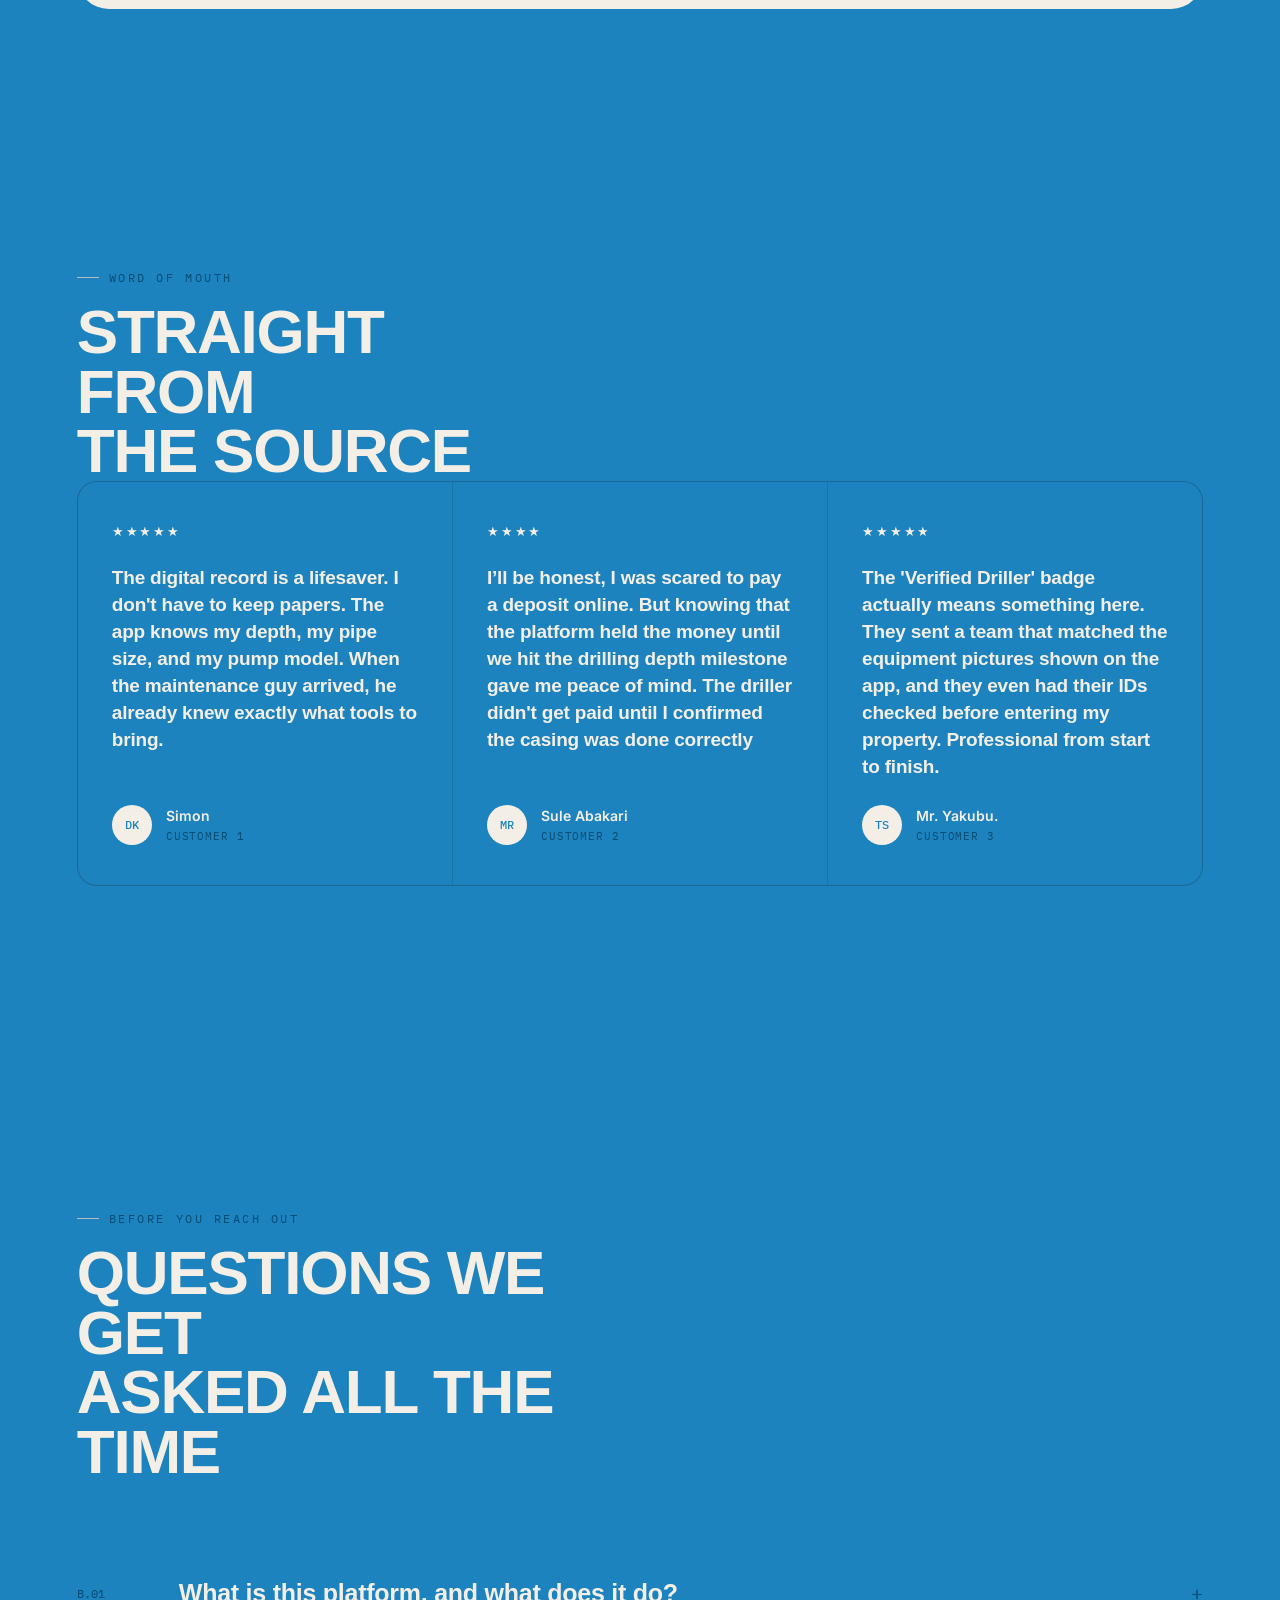
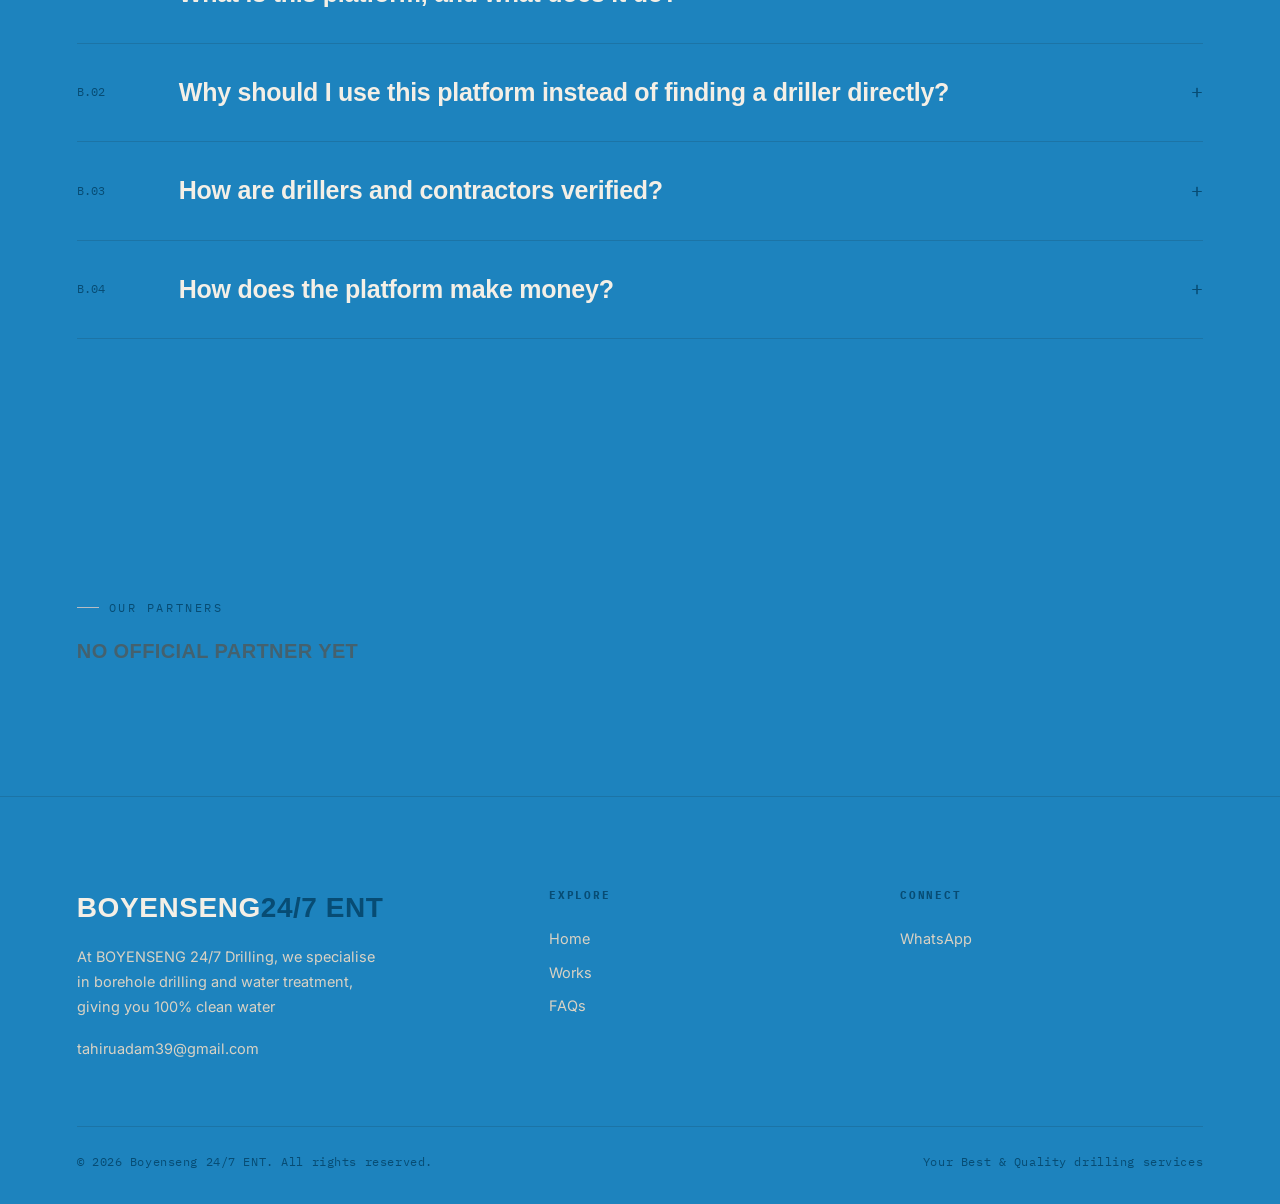
==== commit 28d81bf6: "Update index.html" ====
--- a/index.html
+++ b/index.html
@@ -130,31 +130,22 @@
 <div class="wrap"><div class="divider"><span>Patronise Us</span></div></div>
 
 	<!-- ==========================================================================
-     SECTION 3 — PORTFOLIO / WORKS
+     SECTION 3.1 — PORTFOLIO / WORKS
      ========================================================================== -->
 <section id="works">
   <div class="wrap">
     <div class="sec-head reveal">
       <div>
         <p class="eyebrow">Custom Borehole Drilling &middot; Our Portfolio</p>
-        <h2>Depth <br> We've
-Reached</h2>
+        <h2>Completed <br> Work</h2>
       </div>
       <p class="sec-note"></p>
     </div>
 
     <div class="works-grid">
       <div class="work-item tall reveal">
-        <img src="https://res.cloudinary.com/n0urpnvw/image/upload/v1788278581/WhatsApp_Image_2026-09-01_at_3.38.56_PM.jpg" alt="drilling maintenance">
-        <div class="overlay"><span class="idx">B.01 &middot; Project 1</span><span class="title">Maintenance</span></div>
-      </div>
-      <div class="work-item small reveal">
-        <img src="https://res.cloudinary.com/n0urpnvw/image/upload/v1788275476/drill_2.jpg" alt="Water drilling equipment in stock">
-        <div class="overlay"><span class="idx">B.02 &middot; Project 2</span><span class="title">Borehole</span></div>
-      </div>
-      <div class="work-item small reveal">
-        <img src="https://res.cloudinary.com/n0urpnvw/image/upload/v1788278571/drill_5.jpg">
-        <div class="overlay"><span class="idx">B.03 &middot; Project 3</span><span class="title">SOLAR PUMPS AND MANY MORE..</span></div>
+        <img src="https://res.cloudinary.com/n0urpnvw/image/upload/v1788278569/drill_4.jpg" alt="drilling maintenance">
+        <div class="overlay"><span class="idx">B.01 &middot; Project 1</span><span class="title">Complete</span></div>
       </div>
       </div>
     </div>
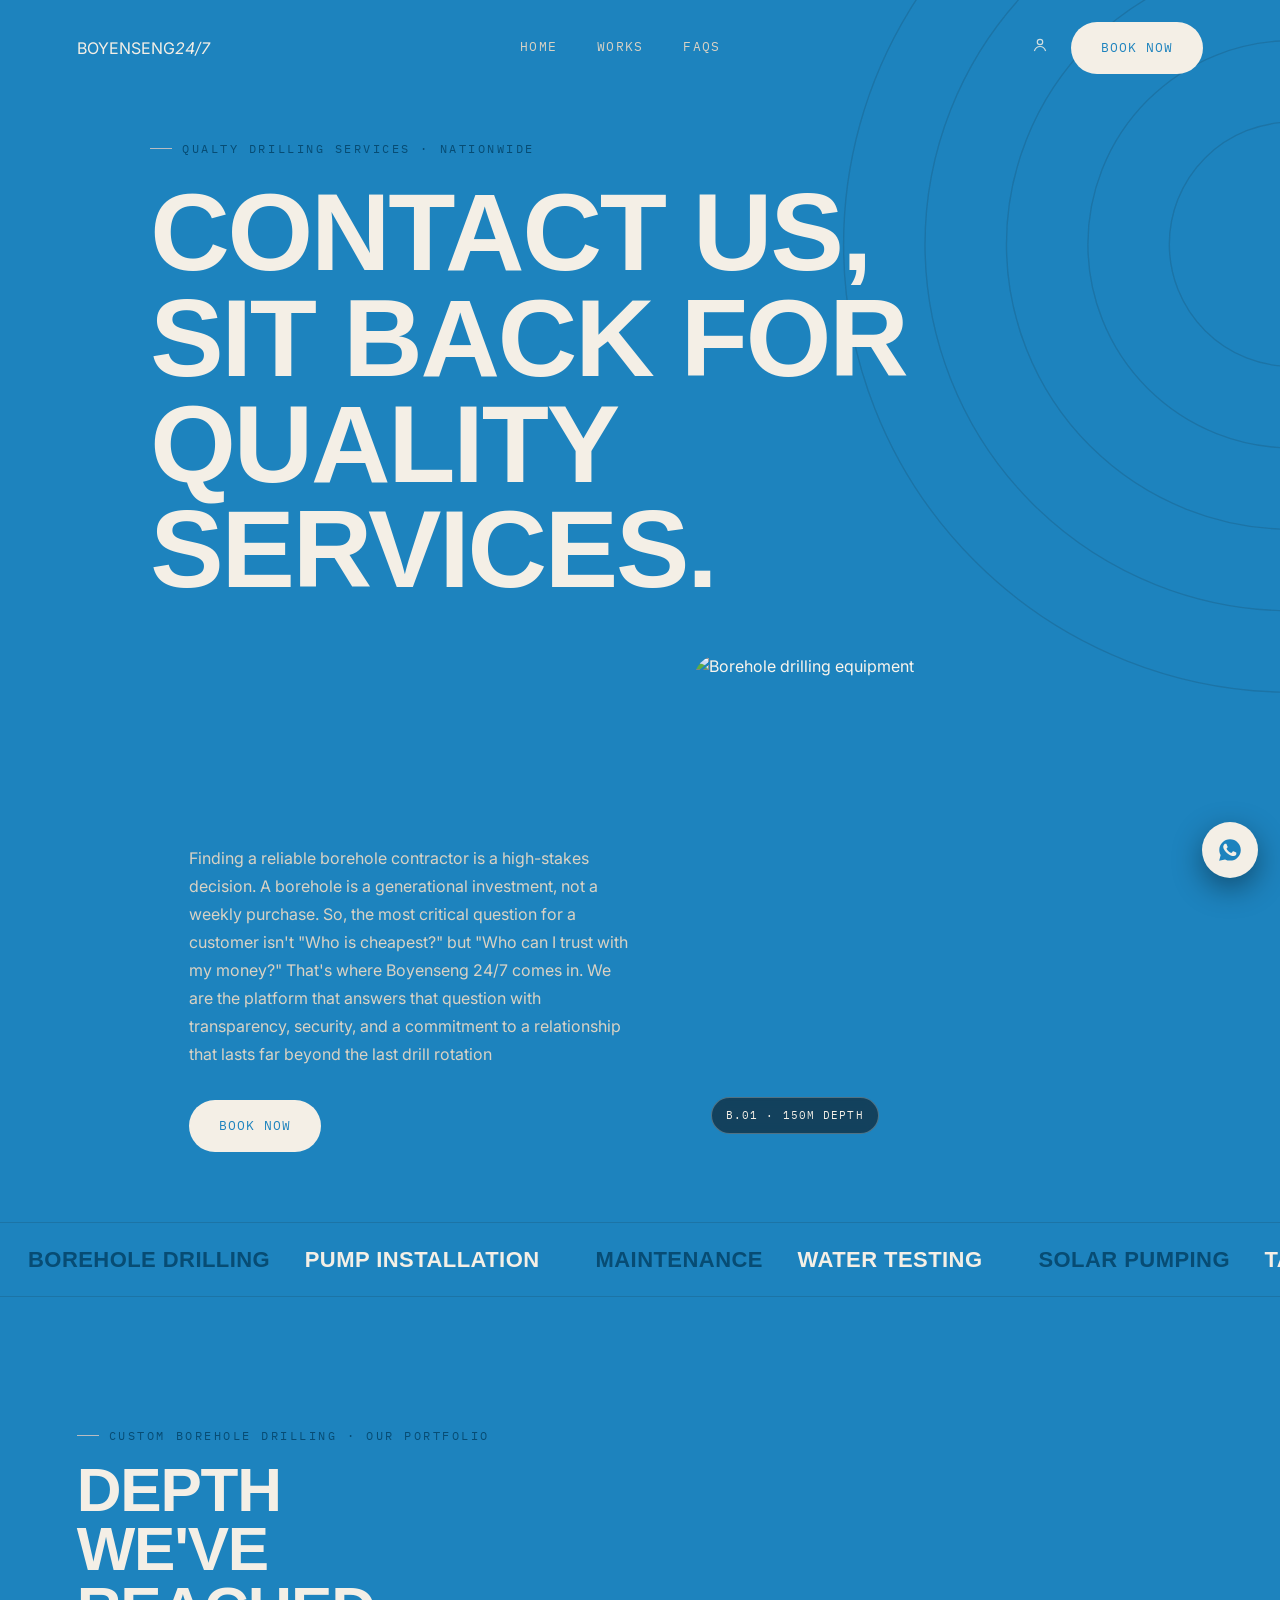
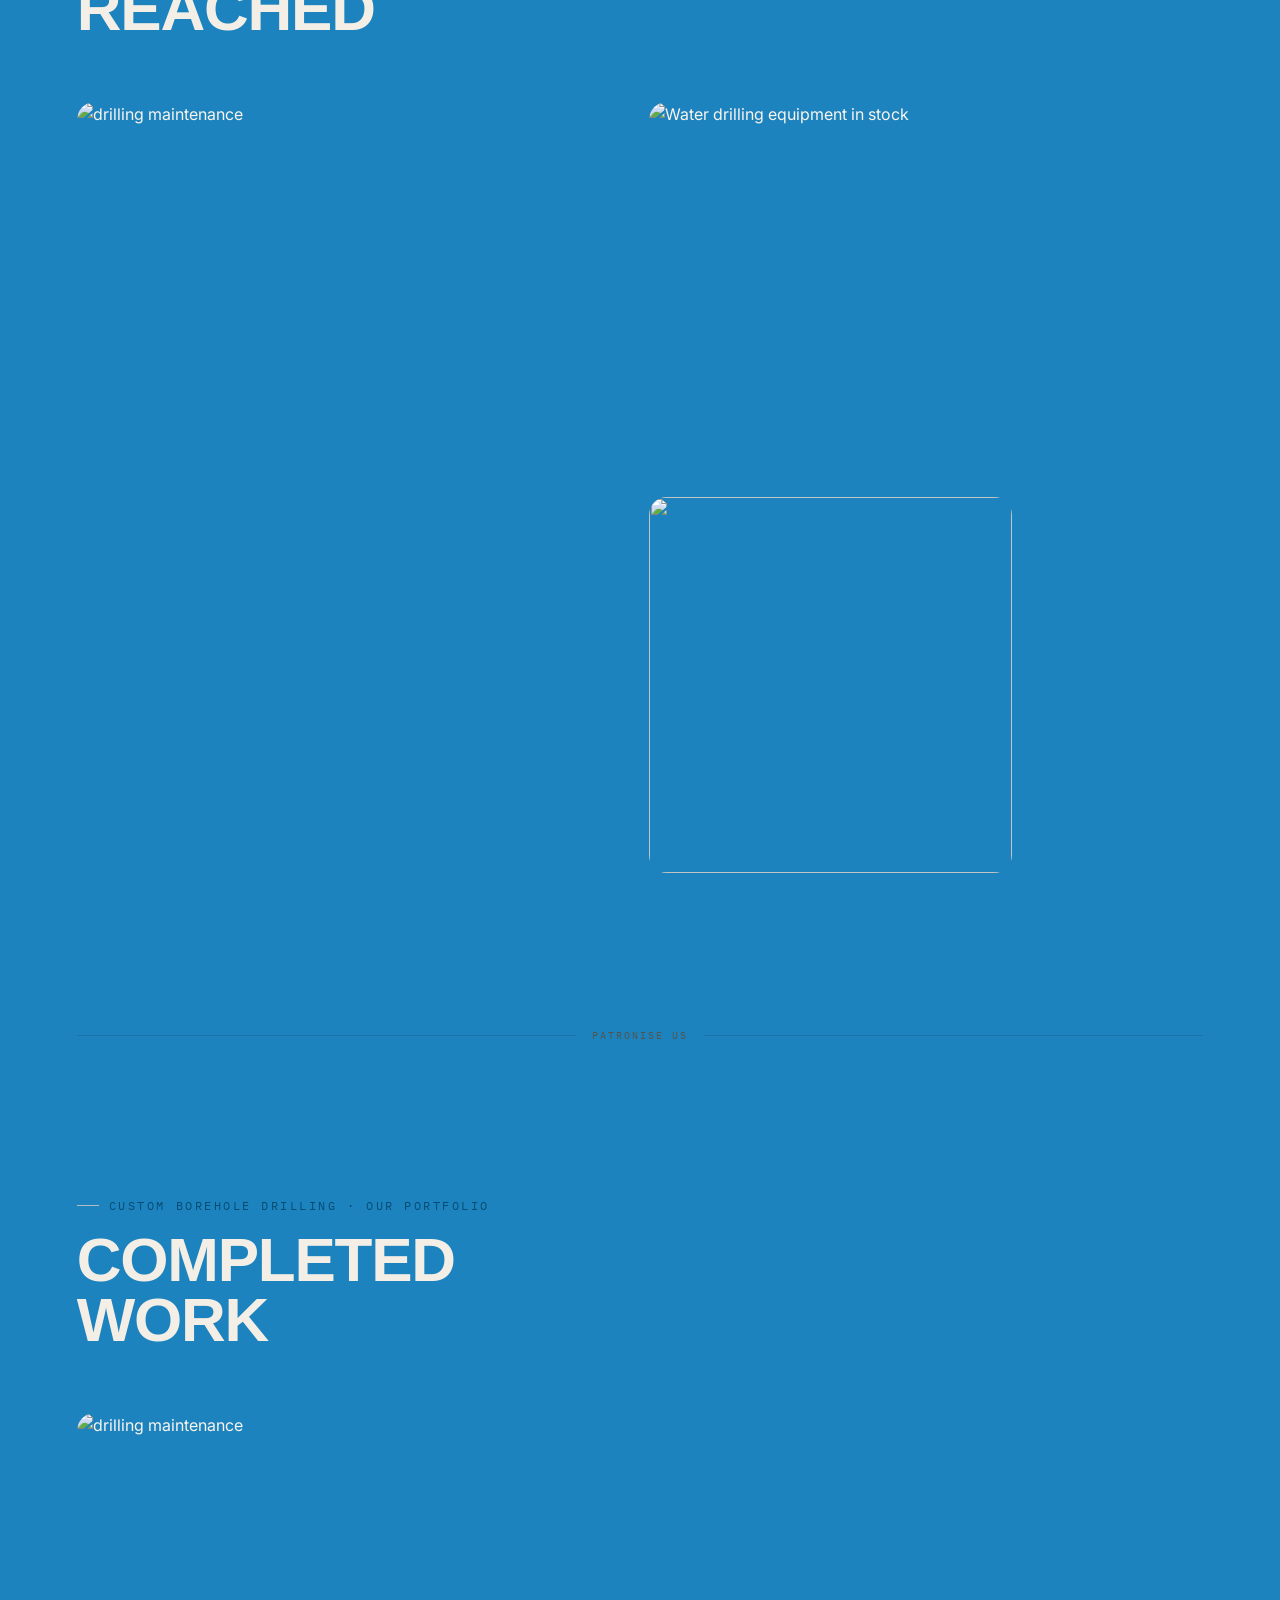
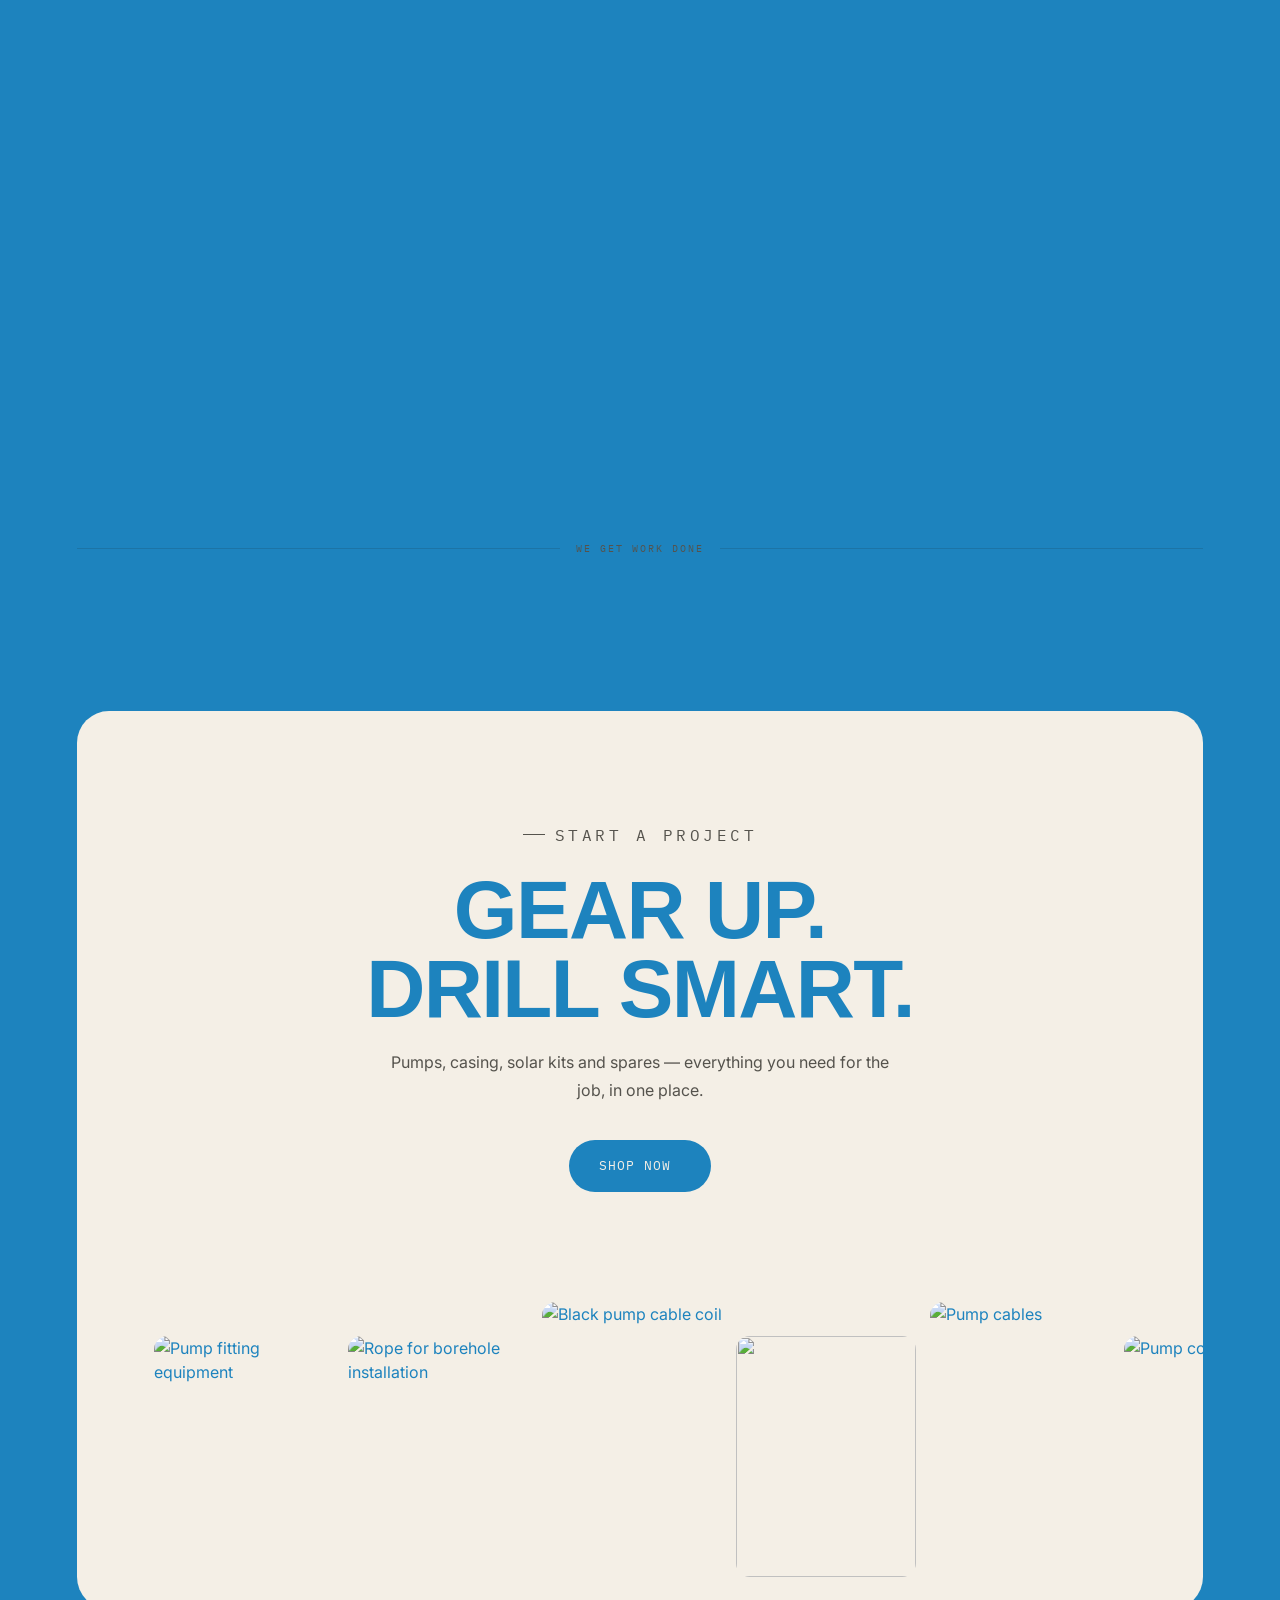
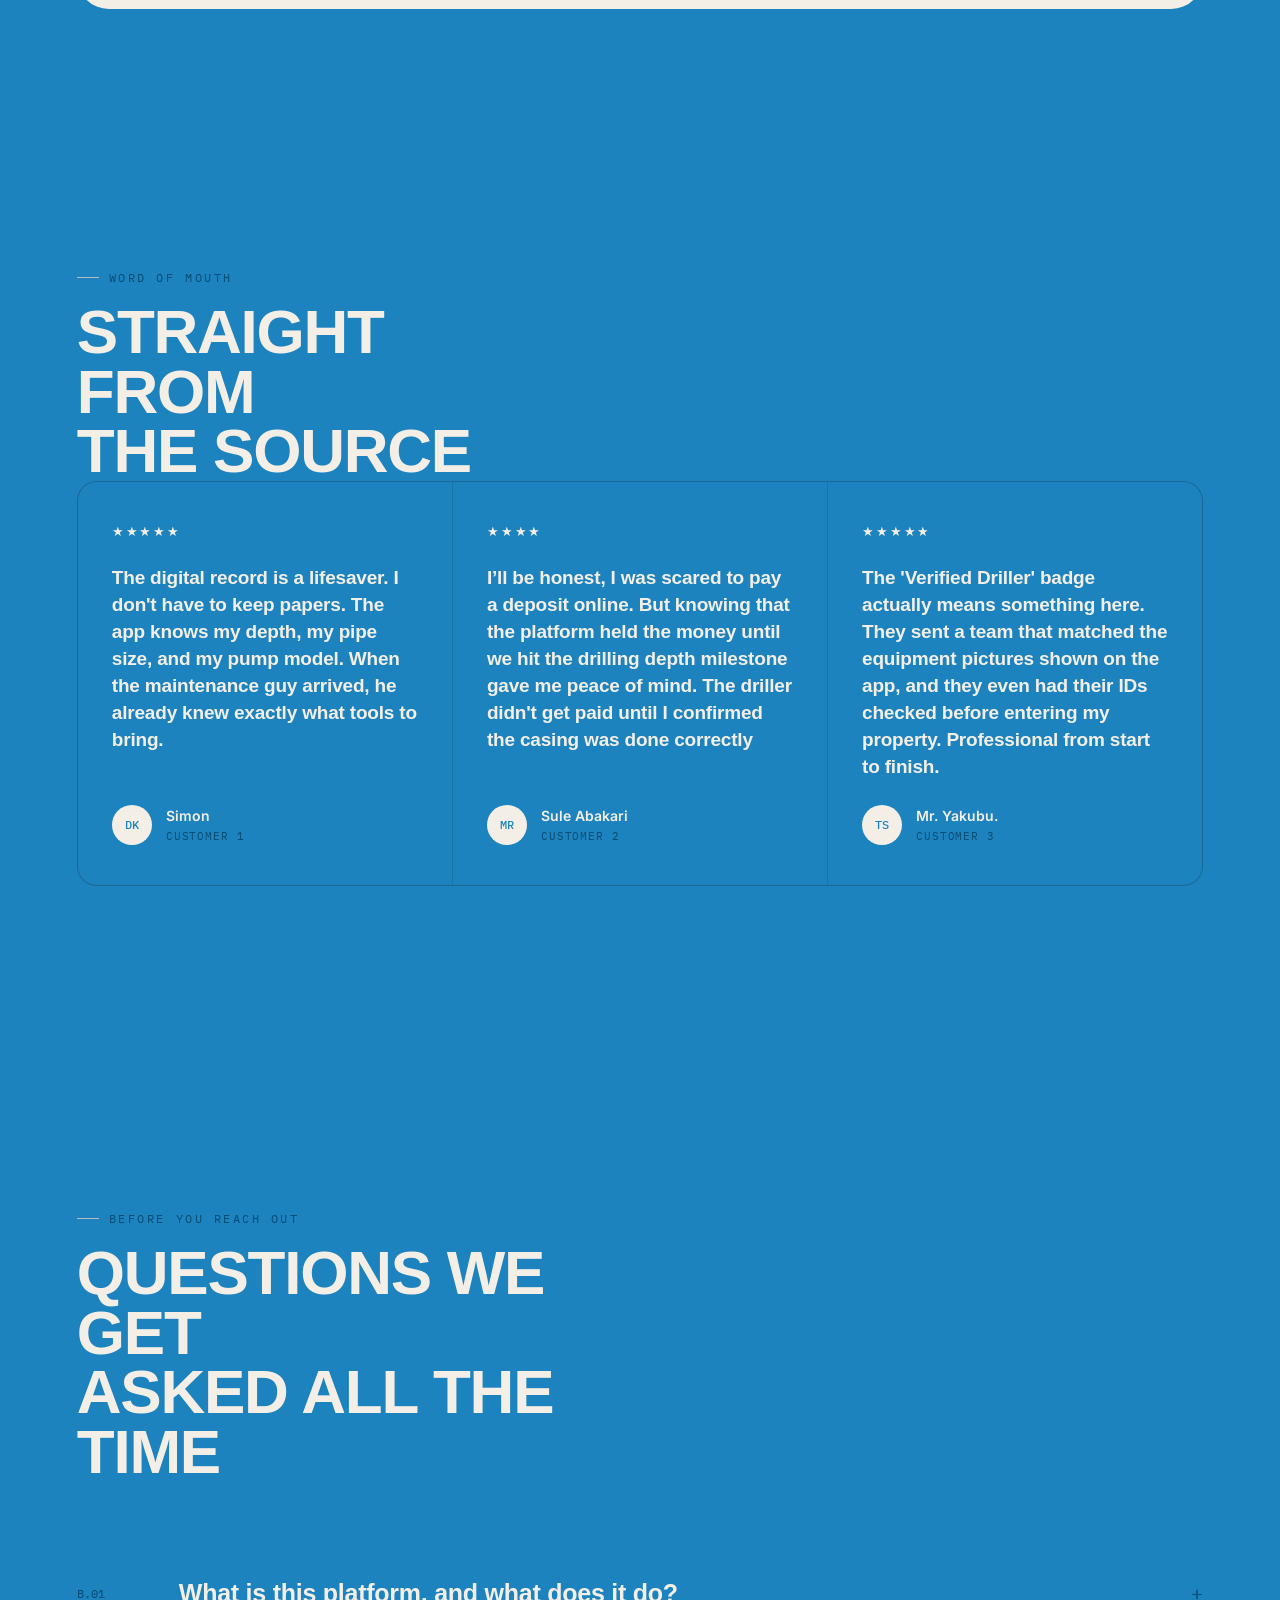
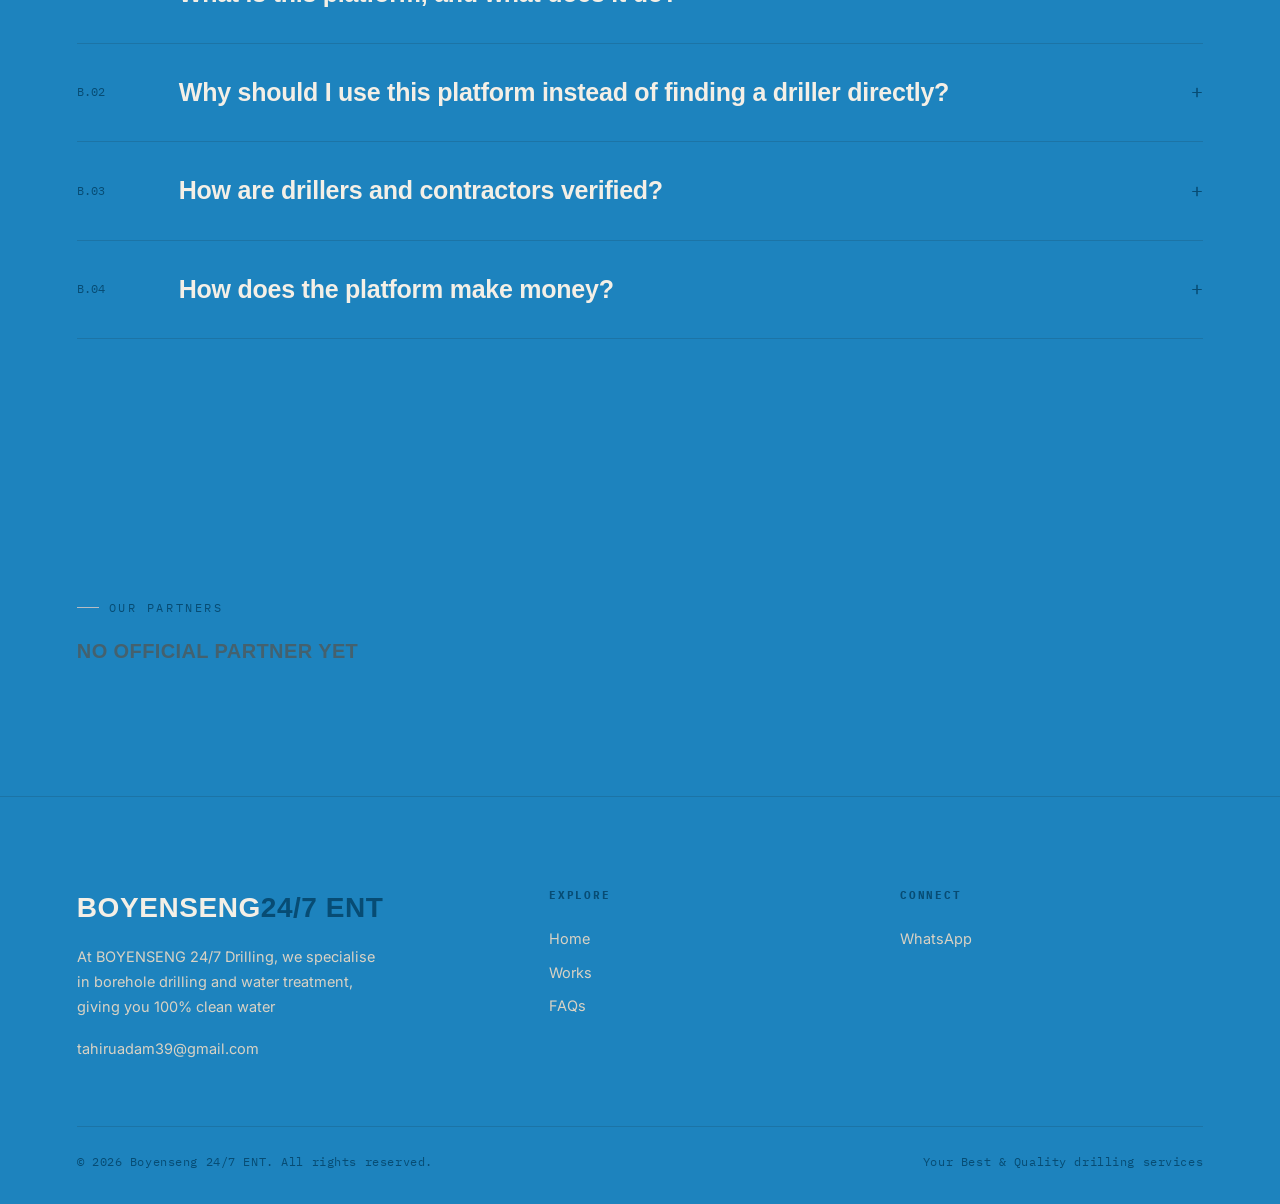
==== commit 143cdce1: "Update index.html" ====
--- a/index.html
+++ b/index.html
@@ -145,13 +145,13 @@
     <div class="works-grid">
       <div class="work-item tall reveal">
         <img src="https://res.cloudinary.com/n0urpnvw/image/upload/v1788278569/drill_4.jpg" alt="drilling maintenance">
-        <div class="overlay"><span class="idx">B.01 &middot; Project 1</span><span class="title">Complete</span></div>
-      </div>
-      </div>
-    </div>
-</section>
-
-<div class="wrap"><div class="divider"><span>Patronise Us</span></div></div>
+        <div class="overlay"><span class="idx">P 0.1 &middot; Completed Projects</span><span class="title">Complete</span></div>
+      </div>
+      </div>
+    </div>
+</section>
+
+<div class="wrap"><div class="divider"><span>We Get Work Done</span></div></div>
 
 <!-- ==========================================================================
      SECTION 4 — CUSTOM ORDER CTA
